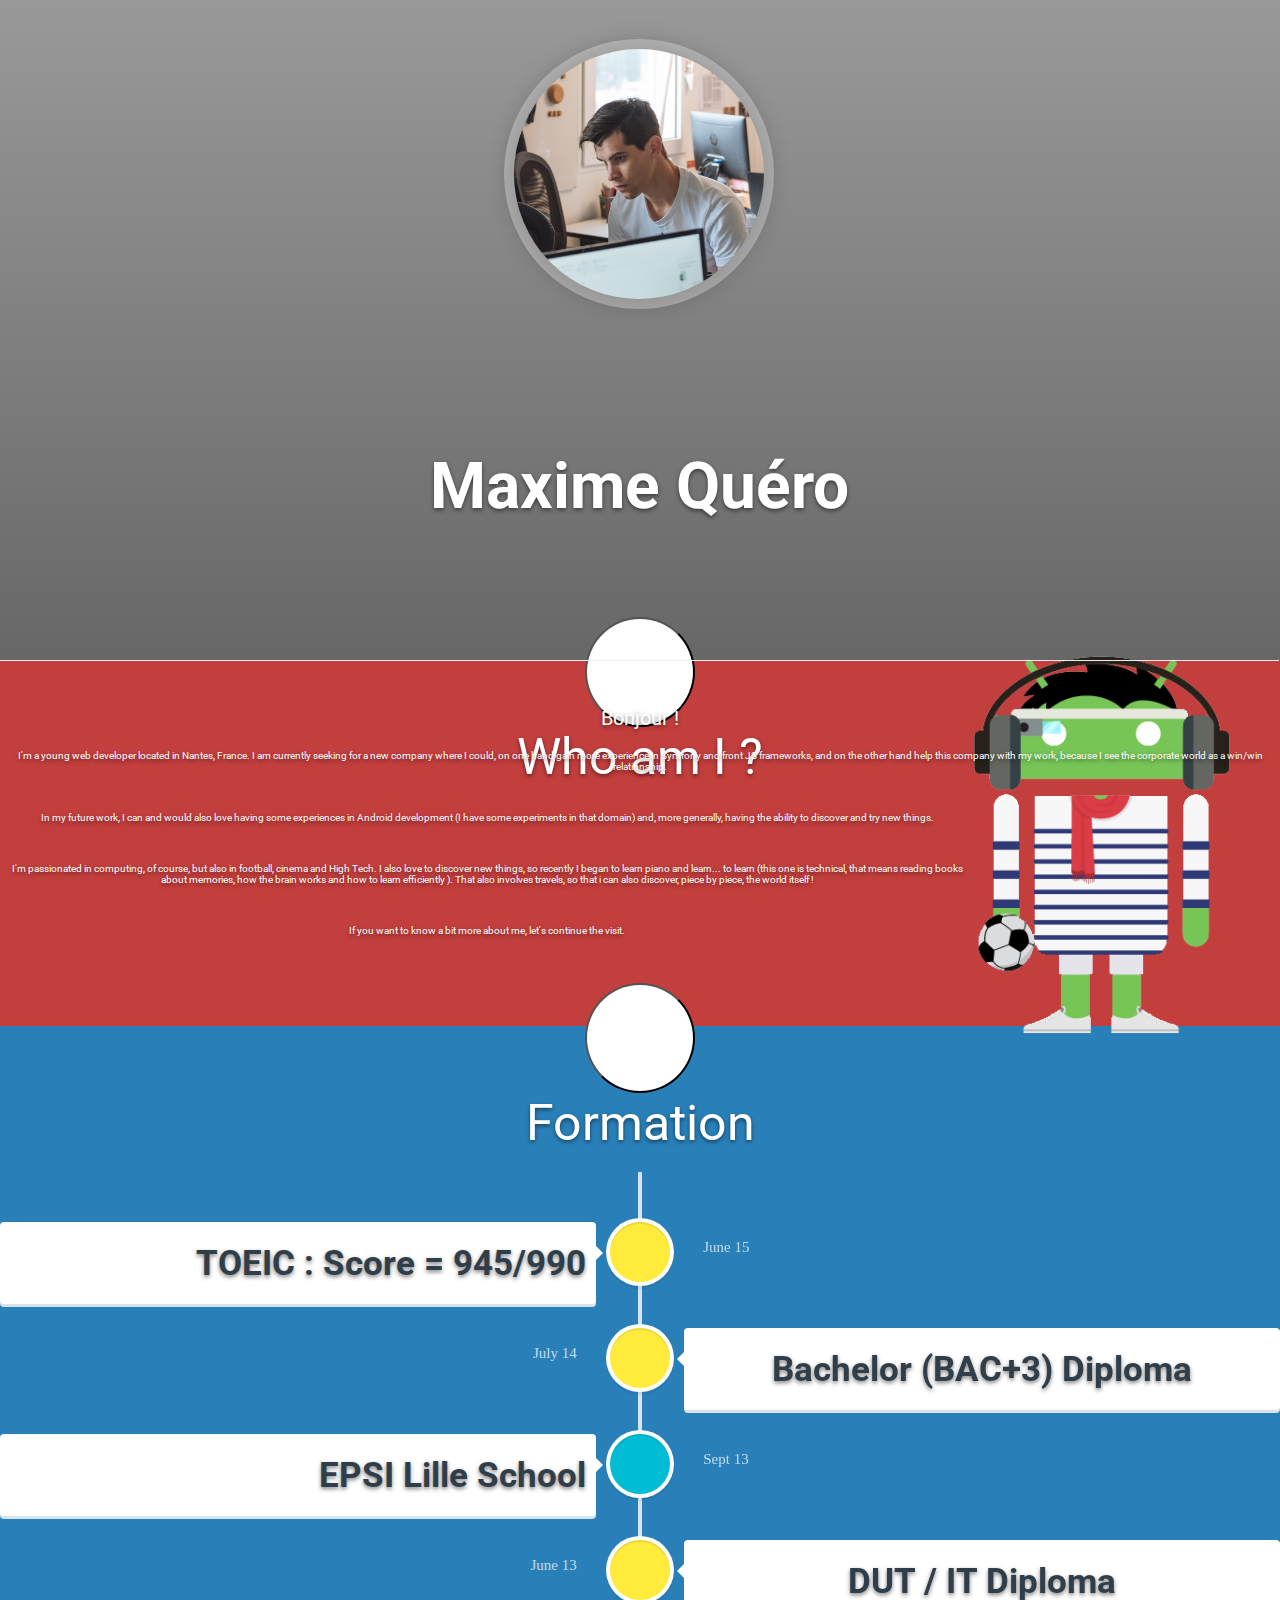
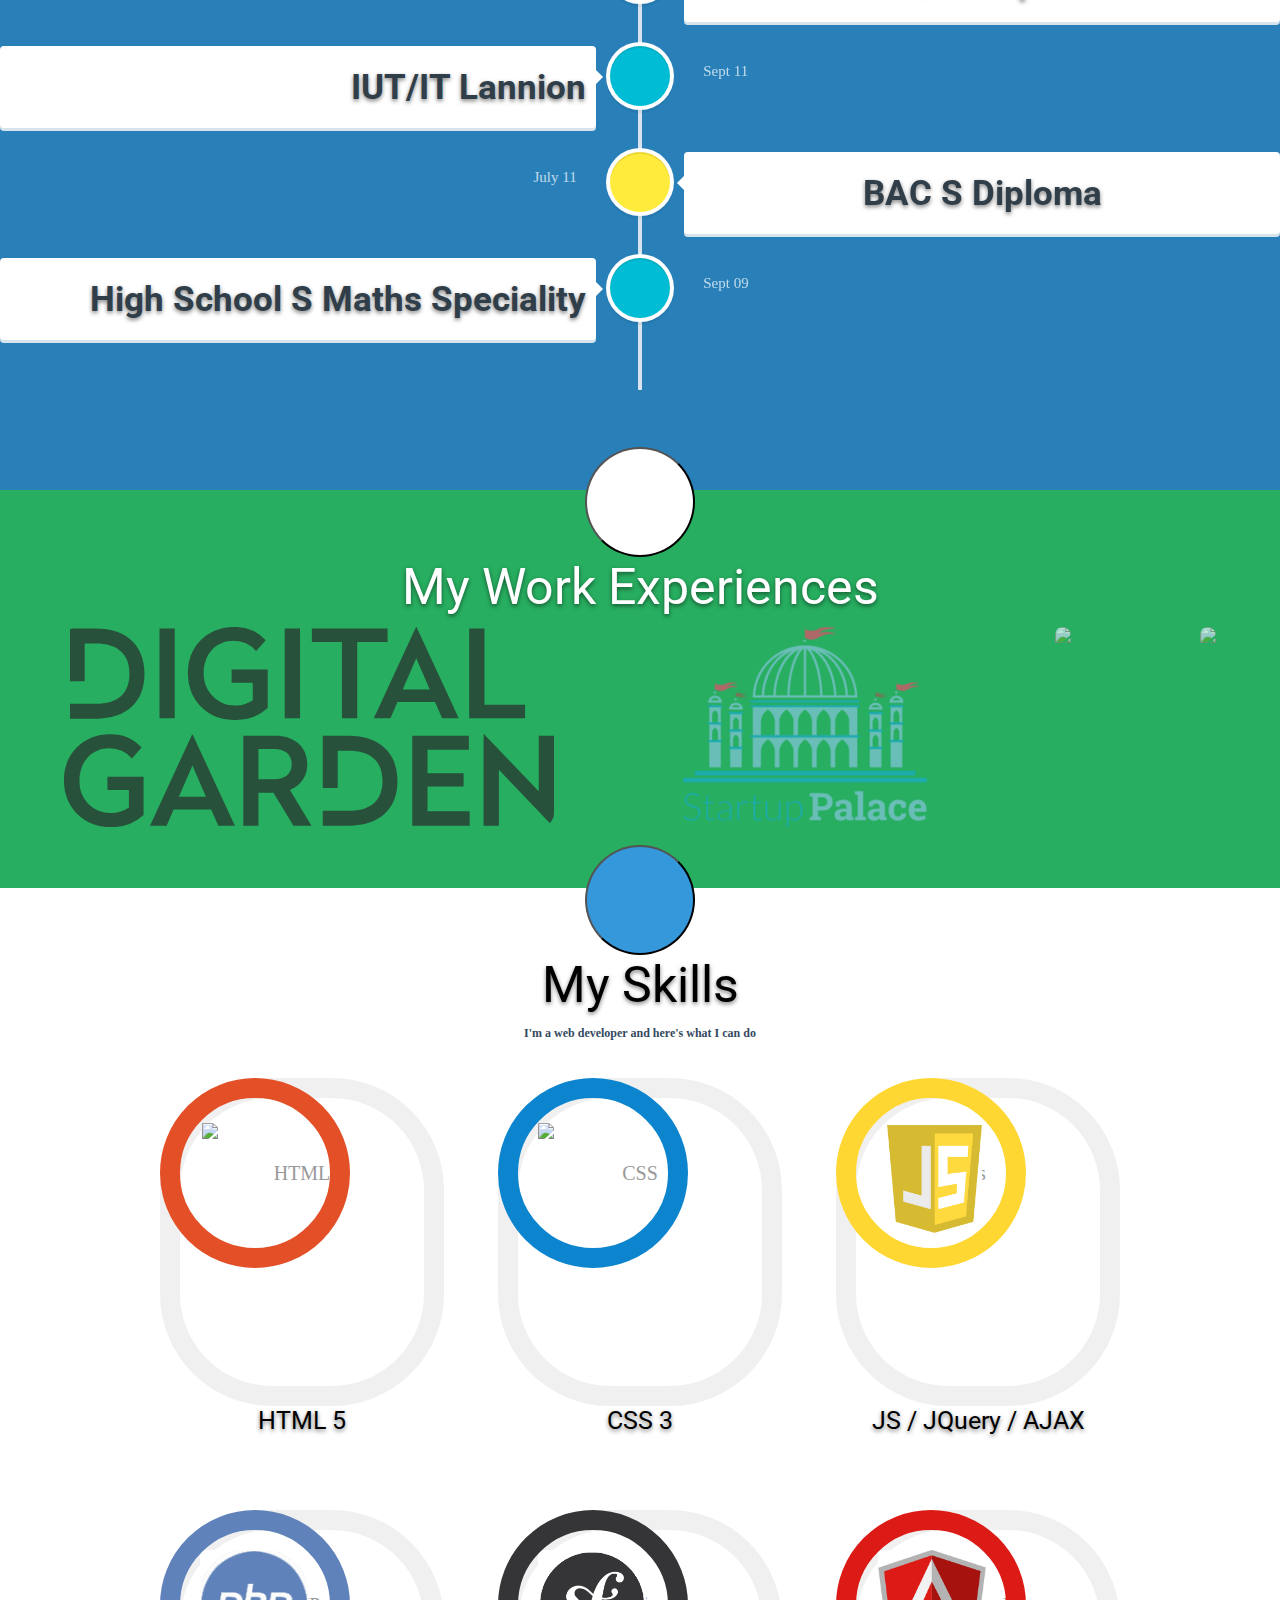
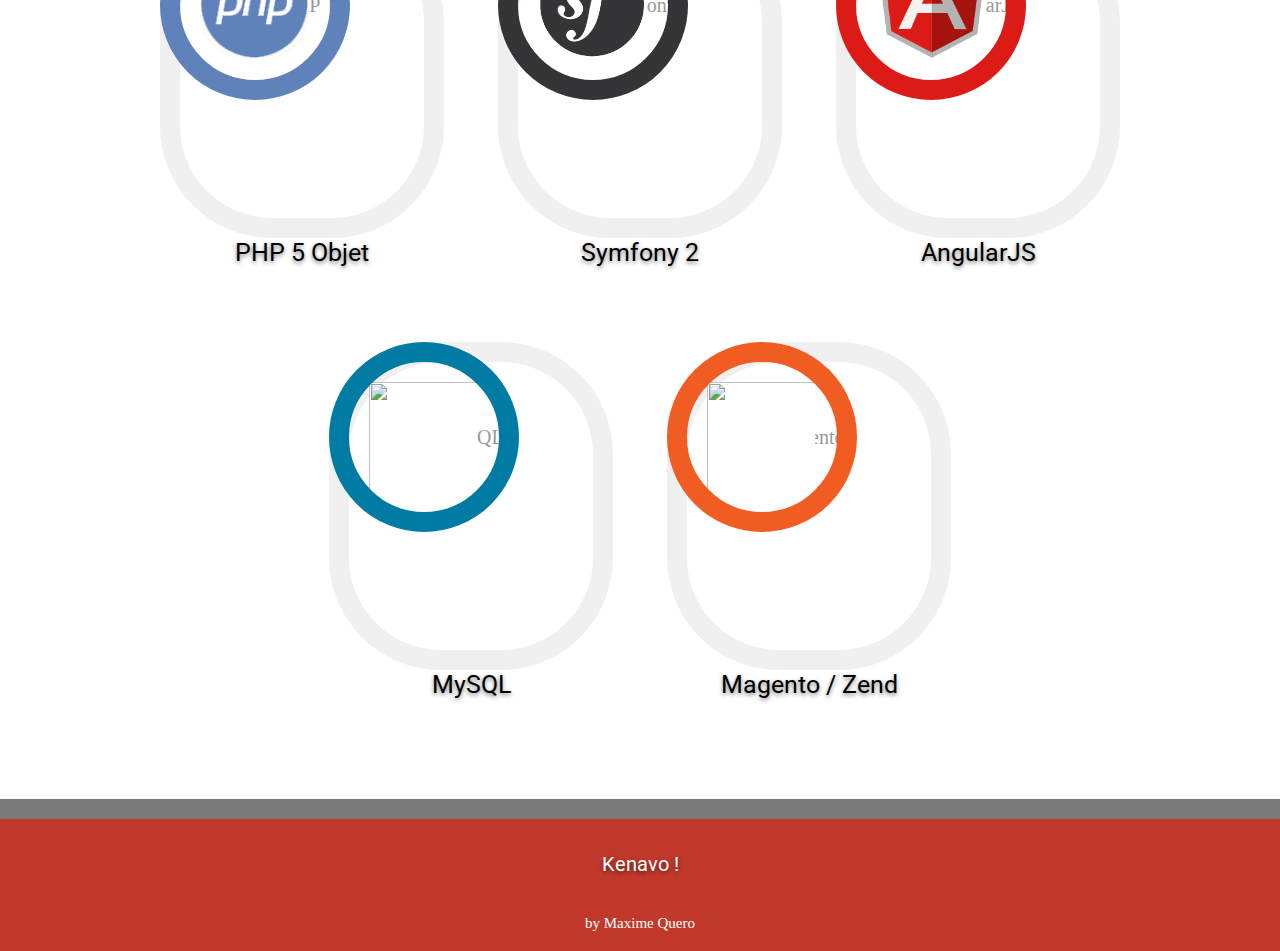
==== index.html @ ad6d9b99 "WIP : Updating CV" ====
<!DOCTYPE html>
<html>
    <head>
        <meta http-equiv="Content-Type" content="text/html; charset=UTF-8" />
        <title>CV Maxime QUERO</title>
        <link href="public/css/bootstrap.min.css" rel="stylesheet">

        <!-- Loading Bootstrap -->
        <link href="public/dist/css/vendor/bootstrap.min.css" rel="stylesheet">

        <!-- Loading Flat UI -->
        <link href="public/dist/css/flat-ui.css" rel="stylesheet">
        <link href="public/css/style.css" rel="stylesheet">

        <link rel="shortcut icon" href="../public/img/favicon.ico">
        <link href='https://fonts.googleapis.com/css?family=Roboto:100' rel='stylesheet' type='text/css'>

        <!-- Font Awesome -->
        <link rel="stylesheet" href="public/css/font-awesome.min.css">

        <link rel="shortcut icon" href="../favicon.ico">
        <link rel="stylesheet" type="text/css" href="../public/css/reset.css" />
        <link rel="stylesheet" type="text/css" href="public/css/skills.css"/>
        <link rel="stylesheet" type="text/css" href="public/css/timeline.css" />
        <link rel="stylesheet" type="text/css" href="public/css/work_experiences.css" />
        <link rel="stylesheet" type="text/css" href="public/css/homepage.css" />

        <script src="public/js/timeline/modernizr.js"></script>
        <script src="../public/js/work_experiences/snap.svg-min.js"></script>

    </head>

    <body>
        <div id="wrap">

            <header class="page-header">

                <!-- <nav class="navbar navbar-inverse navbar-embossed col-md-12">
                     <ul class="nav navbar-nav">

                         <li class="active"> <a href="#">Accueil</a> </li>
                         <li> <a href="#">Un petit peu sur moi</a> </li>
                         <li> <a href="#">Mes diplômes</a> </li>
                         <li> <a href="#">Pourquoi moi?</a> </li>
                         <li> <a href="#">Mes Compétences</a> </li>
                     </ul>
                 </nav> -->
                <img src="public/img/header/photo.png" alt="photo" class="photo" />
                <h1>Maxime Quéro</h1>

            </header>
                <div class="mainbloc container-fluid">
                    <div class="presentation bloc col-xs-12 col-md-12">


                        <div class="title col-md-12 col-xs-12">
                                <button class="icone btn btn-primary btn-lg col-md-12">
                                    <span class="glyphicon glyphicon-user"></span>
                                </button>
                                <p class=" title col-md-12 col-xs-12"> Who am I ? </p>
                        </div>
                        <img class="android col-md-12 col-xs-12" src="public/img/androidify.png">

                        <div class="content col-xs-12 col-md-12">
                            <p class="intro-title col-md-5"> Bonjour !</p>
                            <p class="intro col-md-12">I'm a young web developer located in Nantes, France.
                                I am currently seeking for a new company where I could, on one hand gain more experience in Symfony and front JS frameworks, and on the other hand help this company with my work, because I see the corporate world as a win/win relationship.
                            </p>
                          <p class="intro col-md-12">
                                In my future work, I can and would also love having some experiences in Android development (I have some experiments in that domain) and, more generally, having the ability to discover and try new things.
                          </p>
                          <p class="intro col-md-12">

                          I'm passionated in computing, of course, but also in football, cinema and High Tech.
                                I also love to discover new things, so recently I began to learn piano and learn... to learn (this one is technical, that means reading books about memories, how the brain works and how to learn efficiently ).
                               That also involves travels, so that i can also discover, piece by piece, the world itself !
                          </p>
                          <p class="intro col-md-12">
                            If you want to know a bit more about me, let's continue the visit.
                          </p>
                        </div>

                    </div>

                    <div class="cursus bloc col-xs-12 col-md-12">
                        <div class="title col-md-12 col-xs-12">
                            <button class="icone btn btn-lg col-md-12">
                                <span class="glyphicon glyphicon-bookmark"></span>
                            </button>
                            <p class="title col-md-12 col-xs-12"> Formation </p>
                        </div>
                        <div id="cd-timeline" class="cd-container cursus  bloc col-md-12">
                            <div class="cd-timeline-block">
                                <div class="cd-timeline-img cd-education">
                                    <span class="glyphicon glyphicon-education btn-lg col-md-12"></span>
                                </div> <!-- cd-timeline-img -->

                                <div class="cd-timeline-content impair-one">
                                    <h2  class="impair-checkpoint">TOEIC : Score = 945/990 </h2>
                                    <span class="cd-date">June 15</span>
                                </div> <!-- cd-timeline-content -->
                            </div> <!-- cd-timeline-block -->

                            <div class="cd-timeline-block">
                                <div class="cd-timeline-img cd-education">
                                    <span class="glyphicon glyphicon-education btn-lg col-md-12"></span>
                                </div> <!-- cd-timeline-img -->

                                <div class="cd-timeline-content pair-one">
                                    <h2> Bachelor (BAC+3) Diploma</h2>
                                    <span class="cd-date">July 14</span>
                                </div> <!-- cd-timeline-content -->
                            </div> <!-- cd-timeline-block -->

                            <div class="cd-timeline-block">
                                <div class="cd-timeline-img cd-book">
                                    <span class="glyphicon glyphicon-book btn-lg col-md-12"></span>
                                </div> <!-- cd-timeline-img -->

                                <div class="cd-timeline-content impair-one">
                                    <h2  class="impair-checkpoint">EPSI Lille School</h2>
                                    <span class="cd-date">Sept 13</span>
                                </div> <!-- cd-timeline-content -->
                            </div> <!-- cd-timeline-block -->

                            <div class="cd-timeline-block">
                                <div class="cd-timeline-img cd-education">
                                    <span class="glyphicon glyphicon-education btn-lg col-md-12"></span>
                                </div> <!-- cd-timeline-img -->

                                <div class="cd-timeline-content pair-one">
                                    <h2>DUT / IT Diploma</h2>
                                    <span class="cd-date">June 13</span>
                                </div> <!-- cd-timeline-content -->
                            </div> <!-- cd-timeline-block -->

                            <div class="cd-timeline-block">
                                <div class="cd-timeline-img cd-book">
                                    <span class="glyphicon glyphicon-book btn-lg col-md-12"></span>
                                </div> <!-- cd-timeline-img -->

                                <div class="cd-timeline-content impair-one">
                                    <h2  class="impair-checkpoint">IUT/IT Lannion</h2>
                                    <span class="cd-date">Sept 11</span>
                                </div> <!-- cd-timeline-content -->
                            </div> <!-- cd-timeline-block -->

                            <div class="cd-timeline-block">
                                <div class="cd-timeline-img cd-education">
                                    <span class="glyphicon glyphicon-education btn-lg col-md-12"></span>
                                </div> <!-- cd-timeline-img -->

                                <div class="cd-timeline-content pair-one">
                                    <h2>BAC S Diploma</h2>
                                    <span class="cd-date">July 11</span>
                                </div> <!-- cd-timeline-content -->
                            </div> <!-- cd-timeline-block -->

                            <div class="cd-timeline-block">
                                <div class="cd-timeline-img cd-book">
                                    <span class="glyphicon glyphicon-book btn-lg col-md-12"></span>
                                </div> <!-- cd-timeline-img -->

                                <div class="cd-timeline-content impair-one">
                                    <h2 class="impair-checkpoint">High School S Maths Speciality</h2>
                                    <span class="cd-date">Sept 09</span>
                                </div> <!-- cd-timeline-content -->
                            </div> <!-- cd-timeline-block -->
                        </div> <!-- cd-timeline -->
                    </div>

                    <div class="work-experiences bloc col-xs-12 col-md-12">

                        <div class="title col-md-12 col-xs-12">
                            <button class="icone btn btn-primary btn-lg col-md-12">
                                <span class="glyphicon glyphicon-briefcase"></span>
                            </button>
                            <p class="title col-md-12 col-xs-12"> My Work Experiences </p>


                            <div class="grid row">
                              <div class="grid-wrapper col-12 col-lg-10">
                                <figure class="effect-layla impair col-12 col-md-5">
                                    <img class="work-experience-img" src="public/img/work_experiences/digitalgarden.svg" />
                                    <figcaption>
                                        <h2>Digital Garden</h2>
                                        <p>Dev Full Stack Symfony 3/4 + Wordpress + Drupal 8 : from project's bootstrap to putting online.</p>
                                        <p>Maintenance.</p>
                                    </figcaption>
                                </figure>
                                <figure class="effect-layla col-12 col-md-5">
                                    <img class="work-experience-img"  src="public/img/work_experiences/startuppalace.png" />
                                    <figcaption>
                                        <h2>Startup Palace</h2>
                                        <p>Dev. Back-end for Benevolt + Maintenance for Humaid.</p>
                                    </figcaption>
                                </figure>
                              <figure class="effect-layla impair col-12 col-md-5">
                                <img class="work-experience-img"  src="public/img/work_experiences/cgi.png" />
                                <figcaption>
                                  <h2>CGI</h2>
                                  <p>Developer / Analyst Magento & Symfony 2.</p>
                                </figcaption>
                              </figure>

                              <figure class="effect-layla col-12 col-md-5">
                                <img class="work-experience-img"  src="public/img/work_experiences/dps&co.png" />
                                <figcaption>
                                  <h2>DPS&Co</h2>
                                  <p>First experience as a project manager / Creation of the project documentation.</p>
                                </figcaption>
                              </figure>
                            </div>
                            </div>
                            <!-- Ajouter la page d'acceuil Hangout like -->
                        </div>

                    </div>
                    <div class="skills bloc col-xs-12 col-md-12">
                        <div class="title col-md-12 col-xs-12">
                            <button class="icone btn btn-danger btn-lg col-md-12">
                                <span class="glyphicon glyphicon-wrench"></span>
                            </button>
                            <p class="title col-md-12 col-xs-12"> My Skills </p>
                        </div>
                        <div class="content col-xs-12 col-md-12">

                            <section class="container .con">

                                <h3>I'm a web developer and here's what I can do</h3>

                                <!-- HTML Chart -->
                                <figure class="chart impair" data-percent="100">
                                    <figcaption>HTML</figcaption>
                                    <img class="html" src="public/img/charts/html.png">
                                    <svg width="200" height="200">
                                        <circle class="outer" cx="95" cy="95" r="85" transform="rotate(-90, 95, 95)"/>
                                    </svg>
                                    <p>HTML 5</p>
                                </figure>

                                <!-- CSS Chart -->
                                <figure class="chart" data-percent="100">
                                    <figcaption>CSS</figcaption>
                                    <img class="css" src="public/img/charts/css.png">
                                    <svg width="200" height="200">
                                        <circle class="outer" cx="95" cy="95" r="85" transform="rotate(-90, 95, 95)"/>
                                    </svg>
                                    <p>CSS 3</p>
                                </figure>

                                <!-- Javascript Chart -->
                                <figure class="chart impair" data-percent="00">
                                    <figcaption>Js</figcaption>
                                    <img class="js" src="public/img/charts/js.png">
                                    <svg width="200" height="200">
                                        <circle class="outer" cx="95" cy="95" r="85" transform="rotate(-90, 95, 95)"/>
                                    </svg>
                                    <p>JS / JQuery / AJAX</p>
                                </figure>

                                <!-- PHP Chart -->
                                <figure class="chart" data-percent="100">
                                    <figcaption>PHP</figcaption>
                                    <img class="php" src="public/img/charts/php.png">
                                    <svg width="200" height="200">
                                        <circle class="outer" cx="95" cy="95" r="85" transform="rotate(-90, 95, 95)"/>
                                    </svg>
                                    <p>PHP 5 Objet</p>
                                </figure>


                                <!-- Symfony Chart -->
                                <figure class="chart impair" data-percent="100">
                                    <figcaption>Symfony</figcaption>
                                    <img class="symfony" src="public/img/charts/symfony.png">
                                    <svg width="200" height="200">
                                        <circle class="outer" cx="95" cy="95" r="85" transform="rotate(-90, 95, 95)"/>
                                    </svg>
                                    <p>Symfony 2</p>
                                </figure>

                                <!-- Angularjs Chart -->
                                <figure class="chart" data-percent="100">
                                    <figcaption>AngularJS</figcaption>
                                    <img class="angular" src="public/img/charts/angular.png">
                                    <svg width="200" height="200">
                                        <circle class="outer" cx="95" cy="95" r="85" transform="rotate(-90, 95, 95)"/>
                                    </svg>
                                    <p>AngularJS</p>
                                </figure>

                                <!-- MySQL Chart -->
                                <figure class="chart impair" data-percent="100">
                                    <figcaption>MySQL</figcaption>
                                    <img class="mysql" src="public/img/charts/mysql.png">
                                    <svg width="200" height="200">
                                        <circle class="outer" cx="95" cy="95" r="85" transform="rotate(-90, 95, 95)"/>
                                    </svg>
                                    <p>MySQL</p>
                                </figure>


                                <!-- Magento Chart -->
                                <figure class="chart" data-percent="75">
                                    <figcaption>Magento</figcaption>
                                    <img class="magento" src="public/img/charts/magento.png">
                                    <svg width="200" height="200">
                                        <circle class="outer" cx="95" cy="95" r="85" transform="rotate(-90, 95, 95)"/>
                                    </svg>
                                    <p>Magento / Zend</p>
                                </figure>

                            </section>

                        </div>
                    </div>
                </div>
            </div>
        </div>

        <footer id="footer">
            <p id="kenavo">Kenavo !</p>
            <span>by Maxime Quero</span>
        </footer>
        <script src="http://ajax.googleapis.com/ajax/libs/jquery/1.9.0/jquery.min.js"></script>
        <script src="public/js/timeline/main.js"></script>

    </body>
</html>



<!--"If you are looking for ransom, I can tell you I don't have money. But what I do have are a very particular set of skills,
skills I have acquired over a very long career. Skills that make me a nightmare for people like you. "
Bryan Mills/Liam Neeson in Taken (2008)*/

/*Have you tried to put in off and on again ?*/

“Great men are not born great, they grow great.” – Mario Puzo, from The Godfather

“Dark times lie ahead of us, and there will be a time when we must choose between what is easy and what is right.” Dumbledore
-->
---- public/css/style.css ----
/* ----------------------------------- GENERAL ----------------------------- */
@font-face {
    font-family: "Ma Super Fonte";
    src: url('../fonts/FORTE.TTF');
    font-family: "Century_G";
    src : url(../fonts/century/GOTHIC.TTF)
}

html, body {
    height: 100%;
    margin: 0;
    padding: 0;
}
/* Wrapper for page content to push down footer */
#wrap {
    min-height: 100%;
    height: auto;
    /* Negative indent footer by its height */
    margin: 0 auto -60px;
    /* Pad bottom by footer height */
    padding: 0 0 60px;
}

/* ----------------------------------- HEADER ----------------------------- */
header{
    margin-bottom : -2px;
    content: "";
    width :100%;
    height: auto;
    background-image : url('../img/header/mountains-banner.jpg');
    background-repeat: no-repeat;
    background-size: 100% 200%;
    background-position: 0px -250px;
    position : relative;
    z-index : 0;

}

.page-header {
    padding-bottom: 93px;
    margin: -1px;
    border-bottom: 1px solid #eee;
    display : inline-block;
}

.photo
{
    width : 15%;
    margin: 0 42.5%;
    margin-top : 50px;
    position: relative;
    -webkit-box-shadow:
    0 0 0 10px   rgba(255,255,255,0),
    0 0 25px 2px rgba(0,0,0,0),
    inset 0 0 0 15px   rgba(255,255,155,0);
    -moz-box-shadow:
    0 0 0 10px   rgba(255,255,255,0),
    0 0 25px 2px rgba(0,0,0,0),
    inset 0 0 0 15px   rgba(255,255,155,0);
    box-shadow:
    0 0 0 10px   rgba(255,255,255,0.3),
    0 0 25px 2px rgba(0,0,0,0.3),
    inset 0 0 0 15px   rgba(255,255,155,0.3);
    -webkit-border-radius: 999px;
    -moz-border-radius: 999px;
    border-radius: 999px;
    /* border-radius: 50% has issues on some mobile browsers */

}


.android{
    float :right;
    width : 10%;
    height : 10%;
    margin-right : 50px;
    margin-top : -130px;
}


.presentation .content{
    margin-top : -80px;
}

h1, p {
    color: white;
    font-family: 'Roboto', sans-serif;
    text-shadow: 0px 2px 4px rgba(0, 0, 0, 0.5);
}

h2 {
    font-family: 'Roboto', sans-serif;
}

h1{
    text-align : center;
    color : white;
    font-size: 51px;
    padding : 0;
    font-family : 'Century_G', sans-serif;
}

.navbar{
    margin : 0;
    margin-top: -2px;
    z-index: 9999;
    background-color : #c0392b;
    border-radius : 0;

}


/* ----------------------------------- INDEX ----------------------------- */

.btn-lg {
    width: 50px;
    height: 50px;
    border-radius: 25px;
}

.title{
    text-align : center;
    float : none;
    margin : 0 auto;
}

.icone{
    text-align: center;
    float: none;
    margin: 0 auto;
    width : 110px;
    height : 110px;
    font-size: 50px;
    line-height: 1;
    border-radius : 70px;
    margin-top: -137px;
}

p.title{
    font-size : 50px;
}
p.intro-title{
    font-size : 40px;
}
p.intro{
    font-size : 20px;
    margin-bottom : 40px;
}
.mainbloc{
    margin :0;
    padding : 0;
}

.bloc{
    padding : 0px;
    padding-top : 50px;
    padding-bottom : 50px;
    color: #fff;

}

.presentation{
    background-color : #c33f3e;

}
.presentation .icone{
    background-color : white;
}

.glyphicon-user{
    color : #2b2d32;
}

.cursus{
    color : #34495e;
    background-color : #2980b9;
    padding-top : 50px;
}

.cursus .title {
    padding-bottom : 10px;
    color : #fff;

}

.cursus .icone{
    background-color : white;
    color : #74d336;
}

/* ----------------------------------- FOOTER ----------------------------- */

#footer{
    background-color: #c0392b;
    font-size : 25px;
    text-align : center;
    line-height: 2.50;
    color : white;
    margin: 0;
    padding : 0;
}

#footer span{
    font-size : 15px;
}
#kenavo{
    padding-top : 20px;
    font-size: 40px;
    margin-bottom : 0px;
}

/* Import the Google Font 'Lato' */
@import url(http://fonts.googleapis.com/css?family=Lato:300,400,700);

/* Container styles */
body {
    background-color: #fff;
    color: #333;
    font-family: 'Lato';
}

.container {
    text-align: center;
}

@media screen and (max-width: 1280px) {

    h2{
        font-size : 20px;
    }

    h3{
        font-size : 12px;

    }
    p.title{
        font-size : 50px;
    }

    p.intro-title{
        font-size : 20px;

    }

    p.intro{
        font-size : 10px;
        margin-bottom : 40px;
    }


    /* Header Photo*/
    .photo{
        display: block;
        margin : 0 auto;
        width : 250px;
        margin-top : 50px;
        position: relative;
        -webkit-box-shadow:
        0 0 0 10px   rgba(255,255,255,0),
        0 0 25px 2px rgba(0,0,0,0),
        inset 0 0 0 15px   rgba(255,255,155,0);
        -moz-box-shadow:
        0 0 0 10px   rgba(255,255,255,0),
        0 0 25px 2px rgba(0,0,0,0),
        inset 0 0 0 15px   rgba(255,255,155,0);
        box-shadow:
        0 0 0 10px   rgba(255,255,255,0.3),
        0 0 25px 2px rgba(0,0,0,0.3),
        inset 0 0 0 15px   rgba(255,255,155,0.3);
        -webkit-border-radius: 999px;
        -moz-border-radius: 999px;
        border-radius: 999px;
        /* border-radius: 50% has issues on some mobile browsers */
        margin-bottom : 30px;
    }

    .android{
        float :right;
        width : 20%;
        height : 20%;
        margin-right : 50px;
        margin-top : -130px;
    }


    .presentation .content{
        margin-top : -100px;
    }

    .impair {
        position: relative;
        display: inline-block;
        color: #999;
        font-size: 20px;
        text-align: center;
    }

    #kenavo{
        padding-top : 20px;
        font-size: 20px;
    }

    .footer span{
        font-size : 20px;
    }

    .footer{
        position: relative;
        margin-top: -150px; /* negative value of footer height */
        height: 150px;
        clear:both;
        padding-top:20px;
    }


}
---- public/css/skills.css ----
/* ------------------------------------------ SKILLS -------------------------- */

.skills{
    color : #34495e;
    background-color : #fff;
}
.skills p{
    color : black;
}
.skills .icone{
    background-color : #3498db;
}

.chart {
    position: relative;
    display: inline-block;
    color: #999;
    font-size: 20px;
    text-align: center;
    margin : 25px;
}



.chart figcaption {
    padding: 50px 25px;
    width: 194px;
    height: 188px;
    border: 20px solid #f0f0f0;
    border-radius: 112px;
    line-height: 50px;
}

.chart img {
    position: absolute;
    max-width: 100px;
    max-height: 100px;
    background: white;
}

.chart p{
    font-size : 25px;
    margin-top : 10px;
}
.chart .magento, .chart .php, .chart .symfony, .chart .mysql, .chart .html, .chart .css, .chart .js, .chart .angular{
    position: absolute;
    max-width: 108px;
    max-height: 108px;
    top: 40px;
    left: 40px;
    background: white;
}

.chart .css{
    top: 45px;
}

.chart .html{
    top : 45px;
    left: 42px;
}

.chart .js{
    top: 47px;
    left : 51px;
}

.chart .angular{
    left : 42px;

}
/* END Container styles */

/* Colors for the circles and positions for the graphics */
.html {
    top: 55px;
    left: 45px;
}

.html + svg .outer {
    stroke: #e34f26;
}

.css {
    top: 55px;
    left: 48px;
}

.css + svg .outer {
    stroke: #0d84ce;
}

.js {
    max-height: 90px;
    top: 45px;
    left: 45px;
}

.js + svg .outer {
    stroke: #ffd733;
}

.angular {
    width: 200px;
    height: 200px;
    top: 45px;
    left: 45px;
}

.angular + svg .outer {
    stroke: #dd1b16;
}

.php {
    width: 250px;
    height: 250px;
    top: 45px;
    left: 45px;
}

.php + svg .outer {
    stroke: #6082ba;
}

.magento {
    width: 200px;
    height: 200px;
    top: 45px;
    left: 45px;
}

.magento + svg .outer {
    stroke: #f15c22;
}

.symfony {
    width: 200px;
    height: 200px;
    top: 45px;
    left: 45px;
}

.symfony + svg .outer {
    stroke: #353436;
}
.mysql {
    width: 200px;
    height: 200px;
    top: 45px;
    left: 45px;
}

.mysql + svg .outer {
    stroke: #007ba4;
}



/* Chart */

.chart svg {
    position: absolute;
    top: 0;
    left: 0;
}

.outer {
    fill: transparent;
    stroke: #333;
    stroke-width: 20;
    stroke-dasharray: 534;
    transition: stroke-dashoffset 1s;
    -webkit-animation-play-state: running;

    /* firefox bug fix - won't rotate at 90deg angles */
    -moz-transform: rotate(-89deg) translateX(-190px);
}

.chart:hover .outer {
    stroke-dashoffset: 534 !important;
    -webkit-animation-play-state: paused;
}
/* END Circle colors and graphic positions */


/* Set the initial values for the animation */
.chart[data-percent='100'] .outer {
    stroke-dashoffset: 0;
    -webkit-animation: show100 2s;
    animation: show100 2s;
}



/* END set initial animation values */


/* END Keyframes for the initial animation */
---- public/css/timeline.css ----
/* --------------------------------

Modules - reusable parts of our design

-------------------------------- */

.cd-container {
  /* this class is used to give a max-width to the element it is applied to, and center it horizontally when it reaches that max-width */
  width: 100%;
  margin: 0 auto;
}
.cd-container::after {
    /* clearfix */
    content: '';
    display: table;
}

#cd-timeline {
  position: relative;
  margin-bottom : 50px;
}

.cd-timeline-content span{
  color :white;
}

#cd-timeline::before {
  /* this is the vertical line */
  content: '';
  position: absolute;
  top: 0;
  left: 18px;
  height: 100%;
  width: 4px;
  background: #d7e4ed;
}
@media only screen and (min-width: 1170px) {

  #cd-timeline::before {
    left: 50%;
    margin-left: -2px;
  }
}

.cd-timeline-block {
  position: relative;
  margin: 1.5em 0;
}
.cd-timeline-block:after {
  content: "";
  display: table;
  clear: both;
}
.cd-timeline-block:first-child {
  margin-top: 0;
}
.cd-timeline-block:last-child {
  margin-bottom: 0;
}
@media only screen and (min-width: 1170px) {

  .cd-timeline-block:first-child {
    margin-top: 0;
  }
  .cd-timeline-block:last-child {
    margin-bottom: 0;
  }
}

.cd-timeline-img {
  position: absolute;
  top: 0;
  left: 0;
  width: 40px;
  height: 40px;
  border-radius: 50%;
  box-shadow: 0 0 0 4px white, inset 0 2px 0 rgba(0, 0, 0, 0.08), 0 3px 0 4px rgba(0, 0, 0, 0.05);
}
.cd-timeline-img .glyphicon {
  display: block;
  width: 120px;
  font-size : 30px;
  height: 24px;
  position: relative;
  left: -5%;
  top: -5%;
}

@media screen and (max-width: 1280px) {

  .cd-timeline-img .glyphicon {
    display: block;
    width: 120px;
    font-size : 24px;
    height: 24px;
    position: relative;
    left: -5%;
    top: -5%;
    margin : -6px -9px;

  }
}
  .cd-timeline-img.cd-book {
  background: #00bcd4;
}
.cd-timeline-img.cd-education {
  background: #ffeb3b;
}

@media only screen and (min-width: 1170px) {
  .cd-timeline-img {
    width: 60px;
    height: 60px;
    left: 50%;
    margin-left: -30px;
    /* Force Hardware Acceleration in WebKit */
    -webkit-transform: translateZ(0);
    -webkit-backface-visibility: hidden;
  }
  .cssanimations .cd-timeline-img.is-hidden {
    visibility: hidden;
  }
  .cssanimations .cd-timeline-img.bounce-in {
    visibility: visible;
    -webkit-animation: cd-bounce-1 0.6s;
    -moz-animation: cd-bounce-1 0.6s;
    animation: cd-bounce-1 0.6s;

  }
}

@-webkit-keyframes cd-bounce-1 {
  0% {
    opacity: 0;
    -webkit-transform: scale(0.5);
  }

  60% {
    opacity: 1;
    -webkit-transform: scale(1.2);
  }

  100% {
    -webkit-transform: scale(1);
  }
}
@-moz-keyframes cd-bounce-1 {
  0% {
    opacity: 0;
    -moz-transform: scale(0.5);
  }

  60% {
    opacity: 1;
    -moz-transform: scale(1.2);
  }

  100% {
    -moz-transform: scale(1);
  }
}
@keyframes cd-bounce-1 {
  0% {
    opacity: 0;
    -webkit-transform: scale(0.5);
    -moz-transform: scale(0.5);
    -ms-transform: scale(0.5);
    -o-transform: scale(0.5);
    transform: scale(0.5);
  }

  60% {
    opacity: 1;
    -webkit-transform: scale(1.2);
    -moz-transform: scale(1.2);
    -ms-transform: scale(1.2);
    -o-transform: scale(1.2);
    transform: scale(1.2);
  }

  100% {
    -webkit-transform: scale(1);
    -moz-transform: scale(1);
    -ms-transform: scale(1);
    -o-transform: scale(1);
    transform: scale(1);
  }
}
.cd-timeline-content {
  position: relative;
  margin-left: 60px;
  background: white;
  border-radius: 0.25em;
  padding: 20px 10px;
  box-shadow: 0 3px 0 #d7e4ed;

}
.cd-timeline-content:after {
  content: "";
  display: table;
  clear: both;
}
.cd-timeline-content h2 {
  color: #303e49;
    margin : 0px;
}
.cd-timeline-content p, .cd-timeline-content .cd-read-more, .cd-timeline-content .cd-date {
  font-size: 13px;
  font-size: 0.8125rem;
}
.cd-timeline-content .cd-read-more, .cd-timeline-content .cd-date {
  display: inline-block;
}
.cd-timeline-content p {
  margin: 1em 0;
  line-height: 1.6;
}
.cd-timeline-content .cd-read-more {
  float: right;
  padding: .8em 1em;
  background: #acb7c0;
  color: white;
  border-radius: 0.25em;
}
.no-touch .cd-timeline-content .cd-read-more:hover {
  background-color: #bac4cb;
}
.cd-timeline-content .cd-date {
  float: left;
  padding: .8em 0;
  opacity: .7;
}
.cd-timeline-content::before {
  content: '';
  position: absolute;
  top: 16px;
  right: 100%;
  height: 0;
  width: 0;
  border: 7px solid transparent;
  border-right: 7px solid white;
}

.impair-checkpoint{
  float : right;
}

@media only screen and (min-width: 768px) {
  .cd-timeline-content h2 {
    font-size: 20px;
    font-size: 2.2rem;
  }
  .cd-timeline-content p {
    font-size: 16px;
    font-size: 1.4rem;
  }
  .cd-timeline-content .cd-read-more, .cd-timeline-content .cd-date {
    font-size: 14px;
    font-size: 0.875rem;
  }
}
@media only screen and (min-width: 1170px) {
  .cd-timeline-content {
    margin-left: 0;
    width: 45%;
  }
  .cd-timeline-content::before {
    top: 24px;
    left: 100%;
    border-color: transparent;
    border-left-color: white;
  }
  .cd-timeline-content .cd-read-more {
    float: left;
  }
  .cd-timeline-content .cd-date {
    position: absolute;
    width: 100%;
    left: 118%;
    top: 5px;
    font-size: 16px;
    font-size: 15px;
  }
  .cd-timeline-block:nth-child(even) .cd-timeline-content {
    float: right;
  }
  .cd-timeline-block:nth-child(even) .cd-timeline-content::before {
    top: 24px;
    left: auto;
    right: 100%;
    border-color: transparent;
    border-right-color: white;
  }

  .cd-timeline-block:nth-child(even) .cd-timeline-content .cd-read-more {
    float: right;
  }
  .cd-timeline-block:nth-child(even) .cd-timeline-content .cd-date {
    left: auto;
    right: 118%;
    text-align: right;
  }
  .cssanimations .cd-timeline-content.is-hidden {
    visibility: hidden;
  }
  .cssanimations .cd-timeline-content.bounce-in {
    visibility: visible;
    -webkit-animation: cd-bounce-2 0.6s;
    -moz-animation: cd-bounce-2 0.6s;
    animation: cd-bounce-2 0.6s;
  }
}

@media only screen and (min-width: 1170px) {
  /* inverse bounce effect on even content blocks */
  .cssanimations .cd-timeline-block:nth-child(even) .cd-timeline-content.bounce-in {
    -webkit-animation: cd-bounce-2-inverse 0.6s;
    -moz-animation: cd-bounce-2-inverse 0.6s;
    animation: cd-bounce-2-inverse 0.6s;
  }
}
@-webkit-keyframes cd-bounce-2 {
  0% {
    opacity: 0;
    -webkit-transform: translateX(-100px);
  }

  60% {
    opacity: 1;
    -webkit-transform: translateX(20px);
  }

  100% {
    -webkit-transform: translateX(0);
  }
}
@-moz-keyframes cd-bounce-2 {
  0% {
    opacity: 0;
    -moz-transform: translateX(-100px);
  }

  60% {
    opacity: 1;
    -moz-transform: translateX(20px);
  }

  100% {
    -moz-transform: translateX(0);
  }
}
@keyframes cd-bounce-2 {
  0% {
    opacity: 0;
    -webkit-transform: translateX(-100px);
    -moz-transform: translateX(-100px);
    -ms-transform: translateX(-100px);
    -o-transform: translateX(-100px);
    transform: translateX(-100px);
  }

  60% {
    opacity: 1;
    -webkit-transform: translateX(20px);
    -moz-transform: translateX(20px);
    -ms-transform: translateX(20px);
    -o-transform: translateX(20px);
    transform: translateX(20px);
  }

  100% {
    -webkit-transform: translateX(0);
    -moz-transform: translateX(0);
    -ms-transform: translateX(0);
    -o-transform: translateX(0);
    transform: translateX(0);
  }
}
@-webkit-keyframes cd-bounce-2-inverse {
  0% {
    opacity: 0;
    -webkit-transform: translateX(100px);
  }

  60% {
    opacity: 1;
    -webkit-transform: translateX(-20px);
  }

  100% {
    -webkit-transform: translateX(0);
  }
}
@-moz-keyframes cd-bounce-2-inverse {
  0% {
    opacity: 0;
    -moz-transform: translateX(100px);
  }

  60% {
    opacity: 1;
    -moz-transform: translateX(-20px);
  }

  100% {
    -moz-transform: translateX(0);
  }
}
@keyframes cd-bounce-2-inverse {
  0% {
    opacity: 0;
    -webkit-transform: translateX(100px);
    -moz-transform: translateX(100px);
    -ms-transform: translateX(100px);
    -o-transform: translateX(100px);
    transform: translateX(100px);
  }

  60% {
    opacity: 1;
    -webkit-transform: translateX(-20px);
    -moz-transform: translateX(-20px);
    -ms-transform: translateX(-20px);
    -o-transform: translateX(-20px);
    transform: translateX(-20px);
  }

  100% {
    -webkit-transform: translateX(0);
    -moz-transform: translateX(0);
    -ms-transform: translateX(0);
    -o-transform: translateX(0);
    transform: translateX(0);
  }
}
---- public/css/work_experiences.css ----
@font-face {
	font-weight: normal;
	font-style: normal;
	font-family: 'feathericons';
	src:url('../fonts/feathericons/feathericons.eot?-8is7zf');
	src:url('../fonts/feathericons/feathericons.eot?#iefix-8is7zf') format('embedded-opentype'),
		url('../fonts/feathericons/feathericons.woff?-8is7zf') format('woff'),
		url('../fonts/feathericons/feathericons.ttf?-8is7zf') format('truetype'),
		url('../fonts/feathericons/feathericons.svg?-8is7zf#feathericons') format('svg');
}

.work-experiences{
  background-color : #27ae60;
}


.work-experiences .icone{
  background-color : #fff;
}


.work-experiences .impair {
	position: relative;
	display: inline-block;
	color: #999;
	font-size: 20px;
	text-align: center;
}


.work-experiences .work-experience-img{
  margin: auto;
  width: auto;
  max-width: 100%;
  height: 100%;
}

.work-experiences .glyphicon{
	color : #34495e;
}
.grid {

	position : relative;
	display : flex;
  flex-wrap: wrap;
  justify-content: center;
	margin: 0 auto;
	padding: 1em 200px 4em;
	list-style: none;
	text-align: center;
}

.grid-wrapper{
  display: flex;
  flex-wrap: wrap;
  justify-content: space-around;
}

/* Common style */
.grid figure {
	position: relative;
	display : inline-block;
	overflow: hidden;
	height : 200px;
	background: #3085a3;
	background-color : white;
	text-align: center;
}

figcaption {
	display: inline-block;
	float : left;
}
.grid figure img {
	position: relative;
	display: block;
	opacity: 0.7;
	width : 100%;
	height : 100%;
	-webkit-transition: opacity 0.3s;
	transition: opacity 0.3s;
}

.grid figure figcaption {
	color: white;
	text-transform: uppercase;
	font-size: 1.25em;
	-webkit-backface-visibility: hidden;
	backface-visibility: hidden;

}

.grid figure figcaption::before,
.grid figure figcaption::after {
	pointer-events: none;
}

.grid figure figcaption,
.grid figure figcaption > a {
	position: absolute;
	top: 0;
	left: 0;
  width: 100%;
	height: 201px;
}

/* Anchor will cover the whole item by default */
/* For some effects it will show as a button */
.grid figure figcaption > a {
	z-index: 1000;
	text-indent: 200%;
	white-space: nowrap;
	font-size: 0;
	opacity: 0;
}

.grid figure h2 {
	word-spacing: -0.15em;
	font-weight: 100;
}

.grid figure h2 span {
	font-weight: 600;
}

.grid figure h2,
.grid figure p {
	margin: 0;
}

.grid figure p {
	letter-spacing: 1px;
	font-size: 68.5%;
}

/* Individual effects */

/*---------------*/
/***** Layla *****/
/*---------------*/

figure.effect-layla {
	background: rgba(55, 39, 163, 0);
	border: solid;
	border-radius: 15px;
	border-color : transparent;
  margin-bottom: 2rem;

}


figure.effect-layla figcaption::before,
figure.effect-layla figcaption::after {
	position: absolute;
	content: '';
	opacity: 0;
	background-image: url('../img/header/photo.png');

}

figure.effect-layla figcaption::before {
	top: 50px;
	right: 30px;
	bottom: 50px;
	left: 30px;
	border-top: 1px solid #fff;
	border-bottom: 1px solid #fff;
	-webkit-transform: scale(0,1);
	transform: scale(0,1);
	-webkit-transform-origin: 0 0;
	transform-origin: 0 0;
}

figure.effect-layla figcaption::after {
	top: 30px;
	right: 50px;
	bottom: 30px;
	left: 50px;
	border-right: 1px solid #fff;
	border-left: 1px solid #fff;
	-webkit-transform: scale(1,0);
	transform: scale(1,0);
	-webkit-transform-origin: 100% 0;
	transform-origin: 100% 0;
}

figure.effect-layla h2 {
	padding-top: 7%;
	-webkit-transition: -webkit-transform 0.35s;
	transition: transform 0.35s;
}

figure.effect-layla p {
	text-transform: none;
	opacity: 0;
	-webkit-transform: translate3d(0,-10px,0);
	transform: translate3d(0,-10px,0);
}

figure.effect-layla img,
figure.effect-layla h2 {

	-webkit-transform: translate3d(0,0,0);
	transform: translate3d(0,0,0);
}

figure.effect-layla h2{
	opacity :0;
	-webkit-transform: translate3d(0,-10px,0);
	transform: translate3d(0,-10px,0);
}

figure.effect-layla img,
figure.effect-layla figcaption::before,
figure.effect-layla figcaption::after,
figure.effect-layla p {
	-webkit-transition: opacity 0.35s, -webkit-transform 0.35s;
	transition: opacity 0.35s, transform 0.35s;
}

figure.effect-layla:hover img {
	-webkit-transform: translate3d(0,0,0);
	transform: translate3d(0,30px,0);
}

figure.effect-layla figcaption::before,
figure.effect-layla figcaption::after,figcaption{

}

figure.effect-layla:hover figcaption{
	background-image : linear-gradient(rgba(0, 0, 0, 0.4) 0%, rgba(0, 0, 0, 0.6) 75%, rgba(0, 0, 0, 0.8) 100%);
	border: solid 1px;
	border-radius : 5px;
	border-color : transparent;
}


figure.effect-layla:hover{
	box-shadow: 5px 5px 10px black;
	border: solid 0px;
	border-radius: 5px;
	border-color : transparent;

}

figure.effect-layla:hover figcaption::before,
figure.effect-layla:hover figcaption::after {
	opacity: 0;
	-webkit-transform: scale(1);
	transform: scale(1);

}
figure.effect-layla:hover figcaption::after {
	color : white;
}

figure.effect-layla:hover h2,
figure.effect-layla:hover p {
	opacity: 1;
	-webkit-transform: translate3d(0,0,0);
	transform: translate3d(0,0,0);
}


/* media queries */

@media screen and (max-width: 1280px){

	.grid {

		position : relative;
		display : block;
		margin: 0 auto;
		padding: 0;
		list-style: none;
		text-align: center;
	}

	/* Common style */
	.grid figure {
		position: relative;
		display : inline-block;
		overflow: hidden;
		margin: 10px 0;
		height : 200px;
		background: #3085a3;
		background-color : white;
		text-align: center;
	}

	.grid figure img {
		position: relative;
		display: block;
		opacity: 0.7;
		width: 100%;
		height : 80%;
		-webkit-transition: opacity 0.3s;
		transition: opacity 0.3s;
	}




	figcaption {
		display: inline-block;
		float : left;
	}

	.grid figure figcaption {
		color: white;
		text-transform: uppercase;
		font-size: 1.25em;
		-webkit-backface-visibility: hidden;
		backface-visibility: hidden;
	}

	.grid figure figcaption::before,
	.grid figure figcaption::after {
		pointer-events: none;
	}


	.grid figure figcaption,
	.grid figure figcaption > a {
		position: absolute;
		top: 0;
		left: 0;
		height: 201px;

	}

	/* Anchor will cover the whole item by default */
	/* For some effects it will show as a button */
	.grid figure figcaption > a {
		z-index: 1000;
		text-indent: 200%;
		white-space: nowrap;
		font-size: 0;
		opacity: 0;
	}

	.grid figure h2 {
		word-spacing: -0.15em;
		font-size: 30px;
	}

	.grid figure h2 span {
		font-weight: 600;
	}

	.grid figure h2,
	.grid figure p {
		margin: 0;
	}

	.grid figure p {
		letter-spacing: 1px;
		font-size: 68.5%;
	}

	/* Individual effects */

	/*---------------*/
	/***** Layla *****/
	/*---------------*/
	figure.effect-layla {
		background: rgba(55, 39, 163, 0);
		border: 1px solid;
		border-radius: 15px;
		border-color : transparent;
	}

	figure.effect-layla figcaption::before,
	figure.effect-layla figcaption::after {
		position: absolute;
		content: '';
		opacity: 0;
		background-image: url('../img/header/photo.png');

	}

	figure.effect-layla figcaption::before {
		top: 50px;
		right: 30px;
		bottom: 50px;
		left: 30px;
		border-top: 1px solid #fff;
		border-bottom: 1px solid #fff;
		-webkit-transform: scale(0,1);
		transform: scale(0,1);
		-webkit-transform-origin: 0 0;
		transform-origin: 0 0;
	}

	figure.effect-layla figcaption::after {
		top: 30px;
		right: 50px;
		bottom: 30px;
		left: 50px;
		border-right: 1px solid #fff;
		border-left: 1px solid #fff;
		-webkit-transform: scale(1,0);
		transform: scale(1,0);
		-webkit-transform-origin: 100% 0;
		transform-origin: 100% 0;
	}

	figure.effect-layla h2 {
		-webkit-transition: -webkit-transform 0.35s;
		transition: transform 0.35s;
		margin-bottom : 10px;
	}

	figure.effect-layla p {
		padding: 0.5em 2em;
		text-transform: none;
		opacity: 0;
		-webkit-transform: translate3d(0,-10px,0);
		transform: translate3d(0,-10px,0);
	}

	figure.effect-layla img,
	figure.effect-layla h2 {

		-webkit-transform: translate3d(0,0,0);
		transform: translate3d(0,0,0);
	}

	figure.effect-layla h2{
		opacity :0;
		-webkit-transform: translate3d(0,-10px,0);
		transform: translate3d(0,-10px,0);
	}

	figure.effect-layla img,
	figure.effect-layla figcaption::before,
	figure.effect-layla figcaption::after,
	figure.effect-layla p {
		-webkit-transition: opacity 0.35s, -webkit-transform 0.35s;
		transition: opacity 0.35s, transform 0.35s;
	}

	figure.effect-layla:hover img {
		-webkit-transform: translate3d(0,0,0);
		transform: translate3d(0,30px,0);
	}
	figure.effect-layla:hover figcaption{
		background-image : linear-gradient(rgba(0, 0, 0, 0.4) 0%, rgba(0, 0, 0, 0.6) 75%, rgba(0, 0, 0, 0.8) 100%);
	}

	figure.effect-layla:hover{
		box-shadow: 5px 5px 10px black;

		border: solid 0px;
		border-radius: 15px;

		border-color : transparent;

	}

	figure.effect-layla:hover figcaption::before,
	figure.effect-layla:hover figcaption::after {
		opacity: 0;
		-webkit-transform: scale(1);
		transform: scale(1);

	}
	figure.effect-layla:hover figcaption::after {
		color : white;
	}

	figure.effect-layla:hover h2,
	figure.effect-layla:hover p {
		opacity: 1;
		-webkit-transform: translate3d(0,0,0);
		transform: translate3d(0,0,0);
	}

}
---- public/css/homepage.css ----
/* ----------------------------------- HOMEPAGE ----------------------------- */

html {
    height : 100%;
    width : 100%;
    background-image:   linear-gradient(rgba(0, 0, 0, 0.4) 0%, rgba(0, 0, 0, 0.6) 75%, rgba(0, 0, 0, 0.8) 100%), url('../../public/img/homePage/img1.jpeg');
    background-size: 100% 100%; /* version standardis�e */
}

body{
    background-color : transparent;
}

h1, h2, p{
    color : white;
    font-family : 'Roboto', sans-serif;
    text-shadow: 0px 2px 4px rgba(0, 0, 0, 0.5);
    text-align : center;
}

h1{
    margin-top : 150px;
    font-size : 4em;
}

h2{
    font-size : 1.6em;
}

.welcome-page{
    height : 100%;
    background-image : url('../img/joker-wallpaper.jpg');
    background-size: 100% 100%;
    position : relative;
}

.welcome-page a{
    border-color: white;
    color: white;
    padding: 0 2rem;
    min-width: 17.5rem;
    font-size: 2rem;
    height: 4.875rem;
    line-height: 4.875rem;
    font-family: 'Roboto', sans-serif;
    background: transparent;
    border-style: solid;
    border-width: 1px;
    border-radius: 0.3125rem;
    display: inline-block;
    text-align: center;
    -webkit-transition: background .2s ease-in-out;
    transition: background .2s ease-in-out;
    text-decoration : none;
    display : block;
    width : 10%;
    margin : 4% auto;
}

.welcome-page a:hover{
    background : white;
    color : #3f4145;
}

.welcome-page p{
    margin :0px auto;
    padding-top: 300px;
    text-align : center;
    font-size: 7rem;
    font-family: 'Roboto', sans-serif;
}
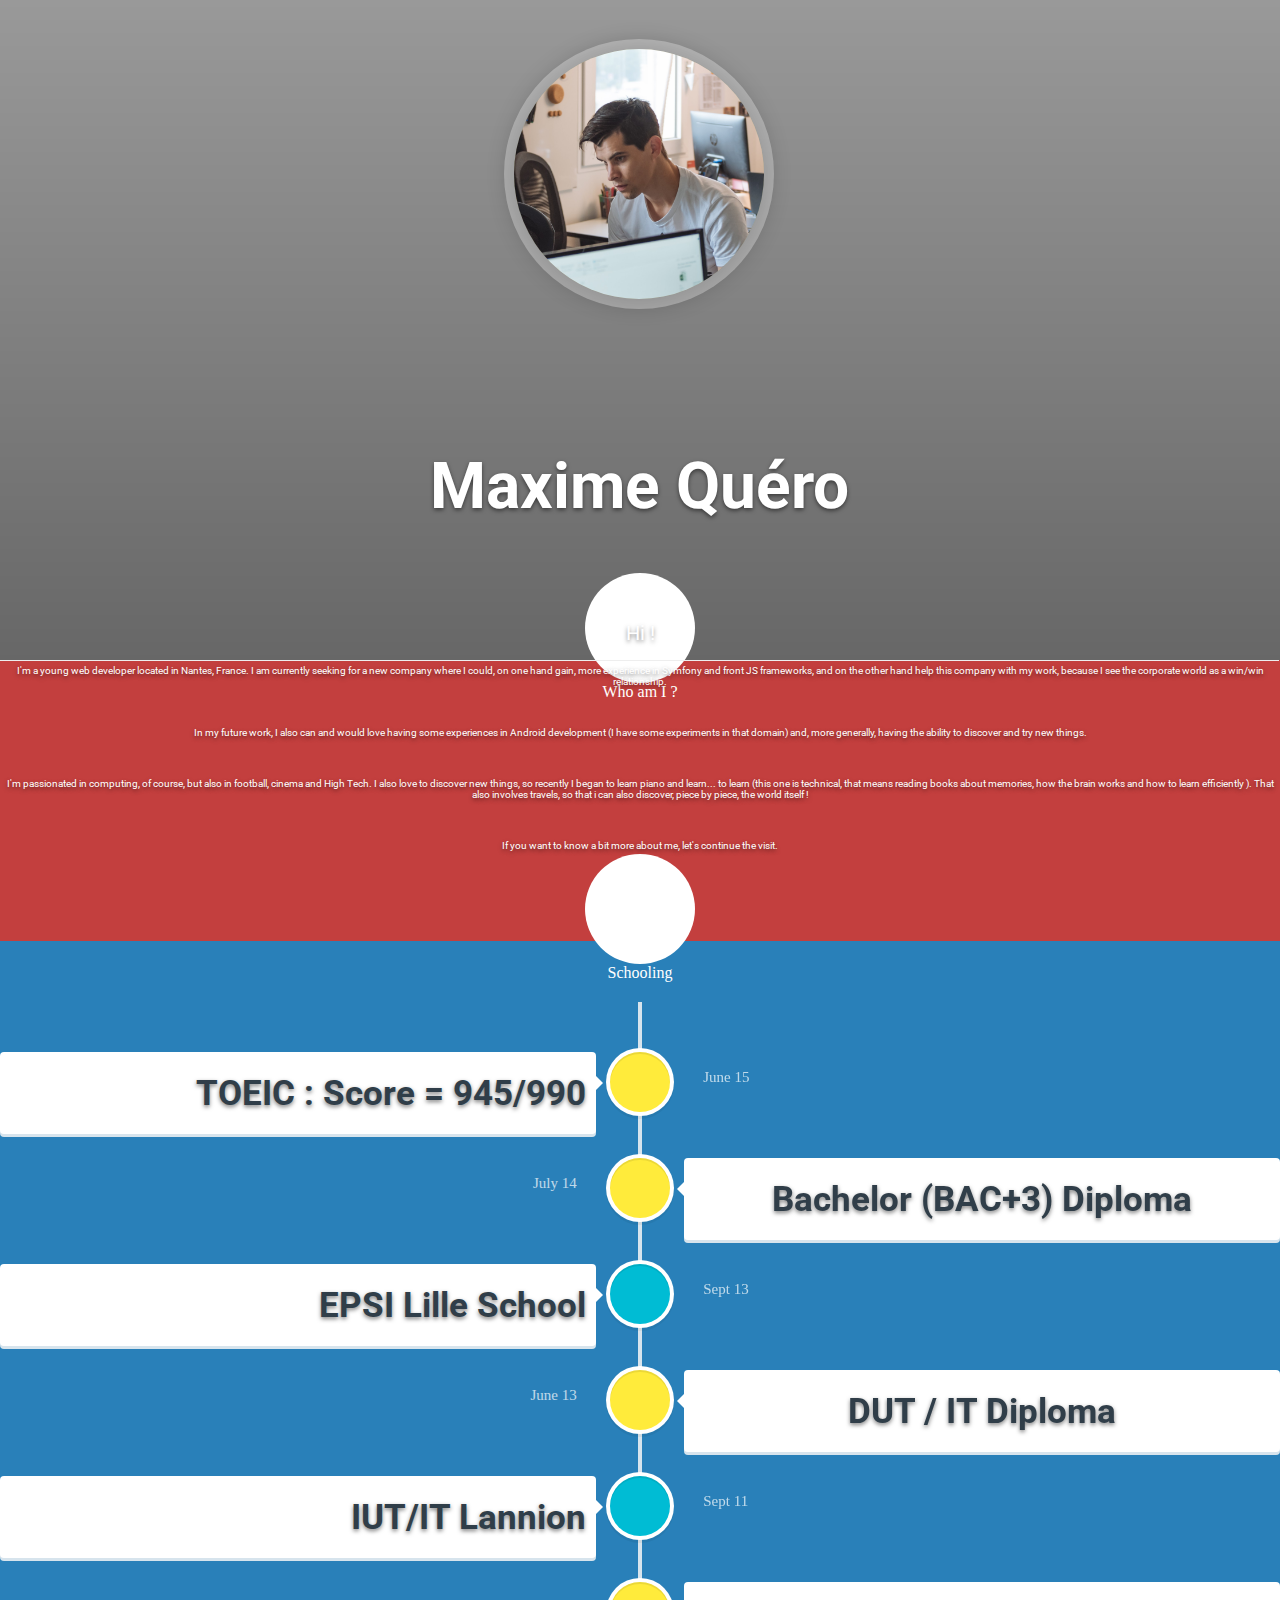
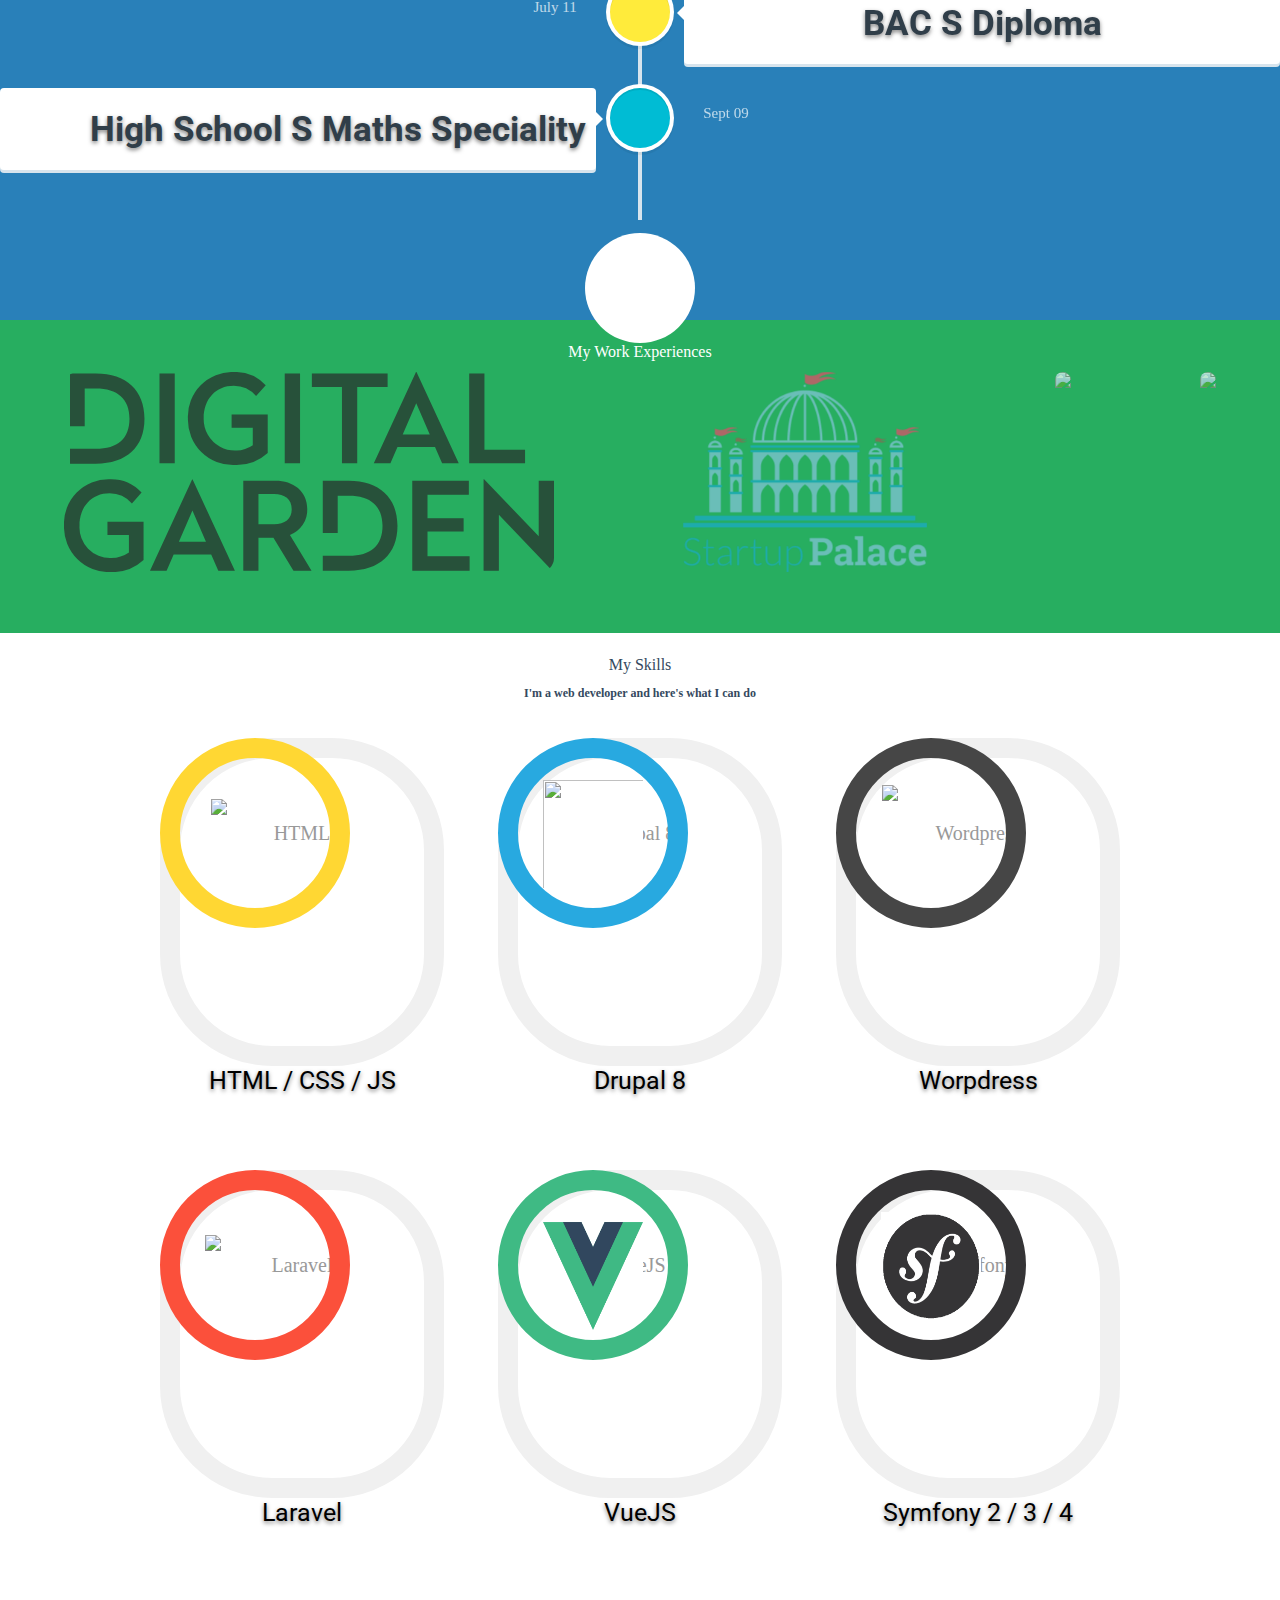
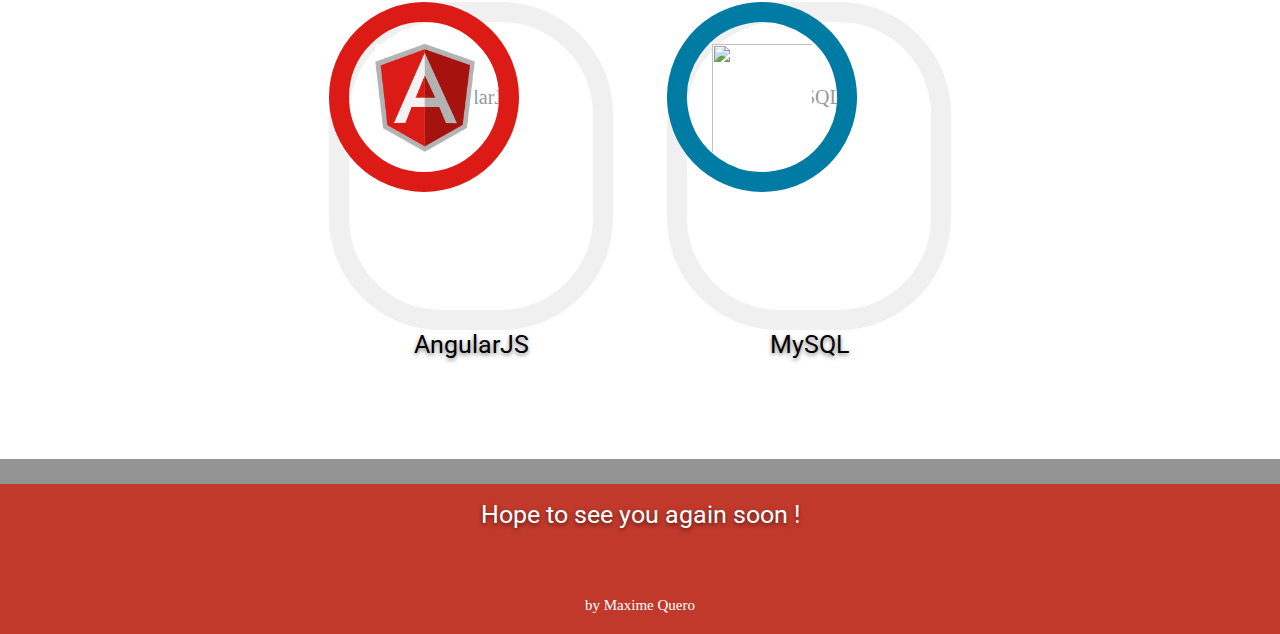
==== commit 58020617: "Updating Skills + colors" ====
--- a/index.html
+++ b/index.html
@@ -1,334 +1,337 @@
 <!DOCTYPE html>
 <html>
-    <head>
-        <meta http-equiv="Content-Type" content="text/html; charset=UTF-8" />
-        <title>CV Maxime QUERO</title>
-        <link href="public/css/bootstrap.min.css" rel="stylesheet">
-
-        <!-- Loading Bootstrap -->
-        <link href="public/dist/css/vendor/bootstrap.min.css" rel="stylesheet">
-
-        <!-- Loading Flat UI -->
-        <link href="public/dist/css/flat-ui.css" rel="stylesheet">
-        <link href="public/css/style.css" rel="stylesheet">
-
-        <link rel="shortcut icon" href="../public/img/favicon.ico">
-        <link href='https://fonts.googleapis.com/css?family=Roboto:100' rel='stylesheet' type='text/css'>
-
-        <!-- Font Awesome -->
-        <link rel="stylesheet" href="public/css/font-awesome.min.css">
-
-        <link rel="shortcut icon" href="../favicon.ico">
-        <link rel="stylesheet" type="text/css" href="../public/css/reset.css" />
-        <link rel="stylesheet" type="text/css" href="public/css/skills.css"/>
-        <link rel="stylesheet" type="text/css" href="public/css/timeline.css" />
-        <link rel="stylesheet" type="text/css" href="public/css/work_experiences.css" />
-        <link rel="stylesheet" type="text/css" href="public/css/homepage.css" />
-
-        <script src="public/js/timeline/modernizr.js"></script>
-        <script src="../public/js/work_experiences/snap.svg-min.js"></script>
-
-    </head>
-
-    <body>
-        <div id="wrap">
-
-            <header class="page-header">
-
-                <!-- <nav class="navbar navbar-inverse navbar-embossed col-md-12">
-                     <ul class="nav navbar-nav">
-
-                         <li class="active"> <a href="#">Accueil</a> </li>
-                         <li> <a href="#">Un petit peu sur moi</a> </li>
-                         <li> <a href="#">Mes diplômes</a> </li>
-                         <li> <a href="#">Pourquoi moi?</a> </li>
-                         <li> <a href="#">Mes Compétences</a> </li>
-                     </ul>
-                 </nav> -->
-                <img src="public/img/header/photo.png" alt="photo" class="photo" />
-                <h1>Maxime Quéro</h1>
-
-            </header>
-                <div class="mainbloc container-fluid">
-                    <div class="presentation bloc col-xs-12 col-md-12">
-
-
-                        <div class="title col-md-12 col-xs-12">
-                                <button class="icone btn btn-primary btn-lg col-md-12">
-                                    <span class="glyphicon glyphicon-user"></span>
-                                </button>
-                                <p class=" title col-md-12 col-xs-12"> Who am I ? </p>
-                        </div>
-                        <img class="android col-md-12 col-xs-12" src="public/img/androidify.png">
-
-                        <div class="content col-xs-12 col-md-12">
-                            <p class="intro-title col-md-5"> Bonjour !</p>
-                            <p class="intro col-md-12">I'm a young web developer located in Nantes, France.
-                                I am currently seeking for a new company where I could, on one hand gain more experience in Symfony and front JS frameworks, and on the other hand help this company with my work, because I see the corporate world as a win/win relationship.
-                            </p>
-                          <p class="intro col-md-12">
-                                In my future work, I can and would also love having some experiences in Android development (I have some experiments in that domain) and, more generally, having the ability to discover and try new things.
-                          </p>
-                          <p class="intro col-md-12">
-
-                          I'm passionated in computing, of course, but also in football, cinema and High Tech.
-                                I also love to discover new things, so recently I began to learn piano and learn... to learn (this one is technical, that means reading books about memories, how the brain works and how to learn efficiently ).
-                               That also involves travels, so that i can also discover, piece by piece, the world itself !
-                          </p>
-                          <p class="intro col-md-12">
-                            If you want to know a bit more about me, let's continue the visit.
-                          </p>
-                        </div>
-
-                    </div>
-
-                    <div class="cursus bloc col-xs-12 col-md-12">
-                        <div class="title col-md-12 col-xs-12">
-                            <button class="icone btn btn-lg col-md-12">
-                                <span class="glyphicon glyphicon-bookmark"></span>
-                            </button>
-                            <p class="title col-md-12 col-xs-12"> Formation </p>
-                        </div>
-                        <div id="cd-timeline" class="cd-container cursus  bloc col-md-12">
-                            <div class="cd-timeline-block">
-                                <div class="cd-timeline-img cd-education">
-                                    <span class="glyphicon glyphicon-education btn-lg col-md-12"></span>
-                                </div> <!-- cd-timeline-img -->
-
-                                <div class="cd-timeline-content impair-one">
-                                    <h2  class="impair-checkpoint">TOEIC : Score = 945/990 </h2>
-                                    <span class="cd-date">June 15</span>
-                                </div> <!-- cd-timeline-content -->
-                            </div> <!-- cd-timeline-block -->
-
-                            <div class="cd-timeline-block">
-                                <div class="cd-timeline-img cd-education">
-                                    <span class="glyphicon glyphicon-education btn-lg col-md-12"></span>
-                                </div> <!-- cd-timeline-img -->
-
-                                <div class="cd-timeline-content pair-one">
-                                    <h2> Bachelor (BAC+3) Diploma</h2>
-                                    <span class="cd-date">July 14</span>
-                                </div> <!-- cd-timeline-content -->
-                            </div> <!-- cd-timeline-block -->
-
-                            <div class="cd-timeline-block">
-                                <div class="cd-timeline-img cd-book">
-                                    <span class="glyphicon glyphicon-book btn-lg col-md-12"></span>
-                                </div> <!-- cd-timeline-img -->
-
-                                <div class="cd-timeline-content impair-one">
-                                    <h2  class="impair-checkpoint">EPSI Lille School</h2>
-                                    <span class="cd-date">Sept 13</span>
-                                </div> <!-- cd-timeline-content -->
-                            </div> <!-- cd-timeline-block -->
-
-                            <div class="cd-timeline-block">
-                                <div class="cd-timeline-img cd-education">
-                                    <span class="glyphicon glyphicon-education btn-lg col-md-12"></span>
-                                </div> <!-- cd-timeline-img -->
-
-                                <div class="cd-timeline-content pair-one">
-                                    <h2>DUT / IT Diploma</h2>
-                                    <span class="cd-date">June 13</span>
-                                </div> <!-- cd-timeline-content -->
-                            </div> <!-- cd-timeline-block -->
-
-                            <div class="cd-timeline-block">
-                                <div class="cd-timeline-img cd-book">
-                                    <span class="glyphicon glyphicon-book btn-lg col-md-12"></span>
-                                </div> <!-- cd-timeline-img -->
-
-                                <div class="cd-timeline-content impair-one">
-                                    <h2  class="impair-checkpoint">IUT/IT Lannion</h2>
-                                    <span class="cd-date">Sept 11</span>
-                                </div> <!-- cd-timeline-content -->
-                            </div> <!-- cd-timeline-block -->
-
-                            <div class="cd-timeline-block">
-                                <div class="cd-timeline-img cd-education">
-                                    <span class="glyphicon glyphicon-education btn-lg col-md-12"></span>
-                                </div> <!-- cd-timeline-img -->
-
-                                <div class="cd-timeline-content pair-one">
-                                    <h2>BAC S Diploma</h2>
-                                    <span class="cd-date">July 11</span>
-                                </div> <!-- cd-timeline-content -->
-                            </div> <!-- cd-timeline-block -->
-
-                            <div class="cd-timeline-block">
-                                <div class="cd-timeline-img cd-book">
-                                    <span class="glyphicon glyphicon-book btn-lg col-md-12"></span>
-                                </div> <!-- cd-timeline-img -->
-
-                                <div class="cd-timeline-content impair-one">
-                                    <h2 class="impair-checkpoint">High School S Maths Speciality</h2>
-                                    <span class="cd-date">Sept 09</span>
-                                </div> <!-- cd-timeline-content -->
-                            </div> <!-- cd-timeline-block -->
-                        </div> <!-- cd-timeline -->
-                    </div>
-
-                    <div class="work-experiences bloc col-xs-12 col-md-12">
-
-                        <div class="title col-md-12 col-xs-12">
-                            <button class="icone btn btn-primary btn-lg col-md-12">
-                                <span class="glyphicon glyphicon-briefcase"></span>
-                            </button>
-                            <p class="title col-md-12 col-xs-12"> My Work Experiences </p>
-
-
-                            <div class="grid row">
-                              <div class="grid-wrapper col-12 col-lg-10">
-                                <figure class="effect-layla impair col-12 col-md-5">
-                                    <img class="work-experience-img" src="public/img/work_experiences/digitalgarden.svg" />
-                                    <figcaption>
-                                        <h2>Digital Garden</h2>
-                                        <p>Dev Full Stack Symfony 3/4 + Wordpress + Drupal 8 : from project's bootstrap to putting online.</p>
-                                        <p>Maintenance.</p>
-                                    </figcaption>
-                                </figure>
-                                <figure class="effect-layla col-12 col-md-5">
-                                    <img class="work-experience-img"  src="public/img/work_experiences/startuppalace.png" />
-                                    <figcaption>
-                                        <h2>Startup Palace</h2>
-                                        <p>Dev. Back-end for Benevolt + Maintenance for Humaid.</p>
-                                    </figcaption>
-                                </figure>
-                              <figure class="effect-layla impair col-12 col-md-5">
-                                <img class="work-experience-img"  src="public/img/work_experiences/cgi.png" />
-                                <figcaption>
-                                  <h2>CGI</h2>
-                                  <p>Developer / Analyst Magento & Symfony 2.</p>
-                                </figcaption>
-                              </figure>
-
-                              <figure class="effect-layla col-12 col-md-5">
-                                <img class="work-experience-img"  src="public/img/work_experiences/dps&co.png" />
-                                <figcaption>
-                                  <h2>DPS&Co</h2>
-                                  <p>First experience as a project manager / Creation of the project documentation.</p>
-                                </figcaption>
-                              </figure>
-                            </div>
-                            </div>
-                            <!-- Ajouter la page d'acceuil Hangout like -->
-                        </div>
-
-                    </div>
-                    <div class="skills bloc col-xs-12 col-md-12">
-                        <div class="title col-md-12 col-xs-12">
-                            <button class="icone btn btn-danger btn-lg col-md-12">
-                                <span class="glyphicon glyphicon-wrench"></span>
-                            </button>
-                            <p class="title col-md-12 col-xs-12"> My Skills </p>
-                        </div>
-                        <div class="content col-xs-12 col-md-12">
-
-                            <section class="container .con">
-
-                                <h3>I'm a web developer and here's what I can do</h3>
-
-                                <!-- HTML Chart -->
-                                <figure class="chart impair" data-percent="100">
-                                    <figcaption>HTML</figcaption>
-                                    <img class="html" src="public/img/charts/html.png">
-                                    <svg width="200" height="200">
-                                        <circle class="outer" cx="95" cy="95" r="85" transform="rotate(-90, 95, 95)"/>
-                                    </svg>
-                                    <p>HTML 5</p>
-                                </figure>
-
-                                <!-- CSS Chart -->
-                                <figure class="chart" data-percent="100">
-                                    <figcaption>CSS</figcaption>
-                                    <img class="css" src="public/img/charts/css.png">
-                                    <svg width="200" height="200">
-                                        <circle class="outer" cx="95" cy="95" r="85" transform="rotate(-90, 95, 95)"/>
-                                    </svg>
-                                    <p>CSS 3</p>
-                                </figure>
-
-                                <!-- Javascript Chart -->
-                                <figure class="chart impair" data-percent="00">
-                                    <figcaption>Js</figcaption>
-                                    <img class="js" src="public/img/charts/js.png">
-                                    <svg width="200" height="200">
-                                        <circle class="outer" cx="95" cy="95" r="85" transform="rotate(-90, 95, 95)"/>
-                                    </svg>
-                                    <p>JS / JQuery / AJAX</p>
-                                </figure>
-
-                                <!-- PHP Chart -->
-                                <figure class="chart" data-percent="100">
-                                    <figcaption>PHP</figcaption>
-                                    <img class="php" src="public/img/charts/php.png">
-                                    <svg width="200" height="200">
-                                        <circle class="outer" cx="95" cy="95" r="85" transform="rotate(-90, 95, 95)"/>
-                                    </svg>
-                                    <p>PHP 5 Objet</p>
-                                </figure>
-
-
-                                <!-- Symfony Chart -->
-                                <figure class="chart impair" data-percent="100">
-                                    <figcaption>Symfony</figcaption>
-                                    <img class="symfony" src="public/img/charts/symfony.png">
-                                    <svg width="200" height="200">
-                                        <circle class="outer" cx="95" cy="95" r="85" transform="rotate(-90, 95, 95)"/>
-                                    </svg>
-                                    <p>Symfony 2</p>
-                                </figure>
-
-                                <!-- Angularjs Chart -->
-                                <figure class="chart" data-percent="100">
-                                    <figcaption>AngularJS</figcaption>
-                                    <img class="angular" src="public/img/charts/angular.png">
-                                    <svg width="200" height="200">
-                                        <circle class="outer" cx="95" cy="95" r="85" transform="rotate(-90, 95, 95)"/>
-                                    </svg>
-                                    <p>AngularJS</p>
-                                </figure>
-
-                                <!-- MySQL Chart -->
-                                <figure class="chart impair" data-percent="100">
-                                    <figcaption>MySQL</figcaption>
-                                    <img class="mysql" src="public/img/charts/mysql.png">
-                                    <svg width="200" height="200">
-                                        <circle class="outer" cx="95" cy="95" r="85" transform="rotate(-90, 95, 95)"/>
-                                    </svg>
-                                    <p>MySQL</p>
-                                </figure>
-
-
-                                <!-- Magento Chart -->
-                                <figure class="chart" data-percent="75">
-                                    <figcaption>Magento</figcaption>
-                                    <img class="magento" src="public/img/charts/magento.png">
-                                    <svg width="200" height="200">
-                                        <circle class="outer" cx="95" cy="95" r="85" transform="rotate(-90, 95, 95)"/>
-                                    </svg>
-                                    <p>Magento / Zend</p>
-                                </figure>
-
-                            </section>
-
-                        </div>
-                    </div>
+<head>
+    <meta http-equiv="Content-Type" content="text/html; charset=UTF-8"/>
+    <title>CV Maxime QUERO</title>
+    <link href="public/css/bootstrap.min.css" rel="stylesheet">
+
+    <!-- Loading Bootstrap -->
+    <link href="public/dist/css/vendor/bootstrap.min.css" rel="stylesheet">
+
+    <!-- Loading Flat UI -->
+    <link href="public/dist/css/flat-ui.css" rel="stylesheet">
+    <link href="public/css/style.css" rel="stylesheet">
+
+    <link rel="shortcut icon" href="../public/img/favicon.ico">
+    <link href='https://fonts.googleapis.com/css?family=Roboto:100' rel='stylesheet' type='text/css'>
+
+    <!-- Font Awesome -->
+    <link rel="stylesheet" href="public/css/font-awesome.min.css">
+
+    <link rel="shortcut icon" href="../favicon.ico">
+    <link rel="stylesheet" type="text/css" href="../public/css/reset.css"/>
+    <link rel="stylesheet" type="text/css" href="public/css/skills.css"/>
+    <link rel="stylesheet" type="text/css" href="public/css/timeline.css"/>
+    <link rel="stylesheet" type="text/css" href="public/css/work_experiences.css"/>
+    <link rel="stylesheet" type="text/css" href="public/css/homepage.css"/>
+
+    <script src="public/js/timeline/modernizr.js"></script>
+    <script src="../public/js/work_experiences/snap.svg-min.js"></script>
+
+</head>
+
+<body>
+<div id="wrap">
+
+    <header class="page-header">
+
+        <!-- <nav class="navbar navbar-inverse navbar-embossed col-md-12">
+             <ul class="nav navbar-nav">
+
+                 <li class="active"> <a href="#">Accueil</a> </li>
+                 <li> <a href="#">Un petit peu sur moi</a> </li>
+                 <li> <a href="#">Mes diplômes</a> </li>
+                 <li> <a href="#">Pourquoi moi?</a> </li>
+                 <li> <a href="#">Mes Compétences</a> </li>
+             </ul>
+         </nav> -->
+        <img src="public/img/header/photo.png" alt="photo" class="photo"/>
+        <h1>Maxime Quéro</h1>
+
+    </header>
+    <div class="mainbloc container-fluid">
+        <div class="presentation bloc col-xs-12 col-md-12">
+            <div class="icone">
+                <span class="glyphicon glyphicon-user"></span>
+            </div>
+            <div class="title col-md-12 col-xs-12"> Who am I ?</div>
+
+            <div class="content col-xs-12 col-md-12">
+                <p class="intro-title col-md-5">Hi !</p>
+                <p class="intro col-md-12">I'm a young web developer located in Nantes, France.
+                    I am currently seeking for a new company where I could, on one hand gain, more experience in Symfony
+                    and front
+                    JS frameworks, and on the other hand help this company with my work, because I see the corporate
+                    world as a
+                    win/win relationship.
+                </p>
+                <p class="intro col-md-12">
+                    In my future work, I also can and would love having some experiences in Android development (I have
+                    some
+                    experiments in that domain) and, more generally, having the ability to discover and try new things.
+                </p>
+                <p class="intro col-md-12">
+
+                    I'm passionated in computing, of course, but also in football, cinema and High Tech.
+                    I also love to discover new things, so recently I began to learn piano and learn... to learn (this
+                    one is
+                    technical, that means reading books about memories, how the brain works and how to learn efficiently
+                    ).
+                    That also involves travels, so that i can also discover, piece by piece, the world itself !
+                </p>
+                <p class="intro col-md-12">
+                    If you want to know a bit more about me, let's continue the visit.
+                </p>
+            </div>
+
+        </div>
+
+        <div class="cursus bloc col-xs-12 col-md-12">
+            <div class="title col-md-12 col-xs-12">
+                <div class="icone">
+                    <span class="glyphicon glyphicon-bookmark"></span>
                 </div>
-            </div>
+                <div class="title col-md-12 col-xs-12"> Schooling </div>
+            </div>
+            <div id="cd-timeline" class="cd-container cursus  bloc col-md-12">
+                <div class="cd-timeline-block">
+                    <div class="cd-timeline-img cd-education">
+                        <span class="glyphicon glyphicon-education col-md-12"></span>
+                    </div> <!-- cd-timeline-img -->
+
+                    <div class="cd-timeline-content impair-one">
+                        <h2 class="impair-checkpoint">TOEIC : Score = 945/990 </h2>
+                        <span class="cd-date">June 15</span>
+                    </div> <!-- cd-timeline-content -->
+                </div> <!-- cd-timeline-block -->
+
+                <div class="cd-timeline-block">
+                    <div class="cd-timeline-img cd-education">
+                        <span class="glyphicon glyphicon-education col-md-12"></span>
+                    </div> <!-- cd-timeline-img -->
+
+                    <div class="cd-timeline-content pair-one">
+                        <h2> Bachelor (BAC+3) Diploma</h2>
+                        <span class="cd-date">July 14</span>
+                    </div> <!-- cd-timeline-content -->
+                </div> <!-- cd-timeline-block -->
+
+                <div class="cd-timeline-block">
+                    <div class="cd-timeline-img cd-book">
+                        <span class="glyphicon glyphicon-book col-md-12"></span>
+                    </div> <!-- cd-timeline-img -->
+
+                    <div class="cd-timeline-content impair-one">
+                        <h2 class="impair-checkpoint">EPSI Lille School</h2>
+                        <span class="cd-date">Sept 13</span>
+                    </div> <!-- cd-timeline-content -->
+                </div> <!-- cd-timeline-block -->
+
+                <div class="cd-timeline-block">
+                    <div class="cd-timeline-img cd-education">
+                        <span class="glyphicon glyphicon-education  col-md-12"></span>
+                    </div> <!-- cd-timeline-img -->
+
+                    <div class="cd-timeline-content pair-one">
+                        <h2>DUT / IT Diploma</h2>
+                        <span class="cd-date">June 13</span>
+                    </div> <!-- cd-timeline-content -->
+                </div> <!-- cd-timeline-block -->
+
+                <div class="cd-timeline-block">
+                    <div class="cd-timeline-img cd-book">
+                        <span class="glyphicon glyphicon-book col-md-12"></span>
+                    </div> <!-- cd-timeline-img -->
+
+                    <div class="cd-timeline-content impair-one">
+                        <h2 class="impair-checkpoint">IUT/IT Lannion</h2>
+                        <span class="cd-date">Sept 11</span>
+                    </div> <!-- cd-timeline-content -->
+                </div> <!-- cd-timeline-block -->
+
+                <div class="cd-timeline-block">
+                    <div class="cd-timeline-img cd-education">
+                        <span class="glyphicon glyphicon-education col-md-12"></span>
+                    </div> <!-- cd-timeline-img -->
+
+                    <div class="cd-timeline-content pair-one">
+                        <h2>BAC S Diploma</h2>
+                        <span class="cd-date">July 11</span>
+                    </div> <!-- cd-timeline-content -->
+                </div> <!-- cd-timeline-block -->
+
+                <div class="cd-timeline-block">
+                    <div class="cd-timeline-img cd-book">
+                        <span class="glyphicon glyphicon-book col-md-12"></span>
+                    </div> <!-- cd-timeline-img -->
+
+                    <div class="cd-timeline-content impair-one">
+                        <h2 class="impair-checkpoint">High School S Maths Speciality</h2>
+                        <span class="cd-date">Sept 09</span>
+                    </div> <!-- cd-timeline-content -->
+                </div> <!-- cd-timeline-block -->
+            </div> <!-- cd-timeline -->
         </div>
 
-        <footer id="footer">
-            <p id="kenavo">Kenavo !</p>
-            <span>by Maxime Quero</span>
-        </footer>
-        <script src="http://ajax.googleapis.com/ajax/libs/jquery/1.9.0/jquery.min.js"></script>
-        <script src="public/js/timeline/main.js"></script>
-
-    </body>
+        <div class="work-experiences bloc col-xs-12 col-md-12">
+            <div class="icone">
+                <span class="glyphicon glyphicon-briefcase"></span>
+            </div>
+            <div class="title col-md-12 col-xs-12">My Work Experiences
+            </div>
+            <div class="grid row">
+                <div class="grid-wrapper col-12 col-lg-10">
+                    <figure class="effect-layla impair col-12 col-md-5">
+                        <img class="work-experience-img" src="public/img/work_experiences/digitalgarden.svg"/>
+                        <figcaption>
+                            <h2>Digital Garden</h2>
+                            <p>Dev Full Stack Symfony 3/4 + Wordpress + Drupal 8 : from project's bootstrap to putting
+                                online.</p>
+                            <p>Maintenance.</p>
+                        </figcaption>
+                    </figure>
+                    <figure class="effect-layla col-12 col-md-5">
+                        <img class="work-experience-img" src="public/img/work_experiences/startuppalace.png"/>
+                        <figcaption>
+                            <h2>Startup Palace</h2>
+                            <p>Dev. Back-end for Benevolt + Maintenance for Humaid.</p>
+                        </figcaption>
+                    </figure>
+                    <figure class="effect-layla impair col-12 col-md-5">
+                        <img class="work-experience-img cgi" src="public/img/work_experiences/cgi.png"/>
+                        <figcaption>
+                            <h2>CGI</h2>
+                            <p>Developer / Analyst Magento & Symfony 2 in sandwich course for the BAC+5's validation</p>
+                        </figcaption>
+                    </figure>
+
+                    <figure class="effect-layla col-12 col-md-5">
+                        <img class="work-experience-img cerise" src="public/img/work_experiences/groupe_cerise.png"/>
+                        <figcaption>
+                            <h2>Groupe Cerise</h2>
+                            <p>Internship for the Bachelor's validation</p>
+                        </figcaption>
+                    </figure>
+                </div>
+                <!-- Ajouter la page d'acceuil Hangout like -->
+            </div>
+
+        </div>
+        <div class="skills bloc col-xs-12 col-md-12">
+            <div class="icone">
+                <span class="glyphicon glyphicon-wrench"></span>
+            </div>
+            <div class="title col-md-12 col-xs-12">My Skills
+            </div>
+            <div class="content col-xs-12 col-md-12">
+
+                <section class="container .con">
+
+                    <h3>I'm a web developer and here's what I can do</h3>
+
+                    <!-- HTML Chart -->
+                    <figure class="chart impair" data-percent="100">
+                        <figcaption>HTML</figcaption>
+                        <img class="html" src="public/img/charts/html_css_js.png">
+                        <svg width="200" height="200">
+                            <circle class="outer" cx="95" cy="95" r="85" transform="rotate(-90, 95, 95)"/>
+                        </svg>
+                        <p>HTML / CSS / JS</p>
+                    </figure>
+
+
+                    <!-- Magento Chart -->
+                    <figure class="chart" data-percent="75">
+                        <figcaption>Drupal 8</figcaption>
+                        <img class="drupal" src="public/img/charts/drupal8.png">
+                        <svg width="200" height="200">
+                            <circle class="outer" cx="95" cy="95" r="85" transform="rotate(-90, 95, 95)"/>
+                        </svg>
+                        <p>Drupal 8</p>
+                    </figure>
+
+
+
+                    <!-- Wordpress Chart -->
+                    <figure class="chart impair" data-percent="00">
+                        <figcaption>Wordpress</figcaption>
+                        <img class="wordpress" src="public/img/charts/wordpress.png">
+                        <svg width="200" height="200">
+                            <circle class="outer" cx="95" cy="95" r="85" transform="rotate(-90, 95, 95)"/>
+                        </svg>
+                        <p>Worpdress</p>
+                    </figure>
+
+                    <!-- Laravel Chart -->
+                    <figure class="chart" data-percent="100">
+                        <figcaption>Laravel</figcaption>
+                        <img class="laravel" src="public/img/charts/laravel.png">
+                        <svg width="200" height="200">
+                            <circle class="outer" cx="95" cy="95" r="85" transform="rotate(-90, 95, 95)"/>
+                        </svg>
+                        <p>Laravel</p>
+                    </figure>
+
+                    <!-- PHP Chart -->
+                    <figure class="chart" data-percent="100">
+                        <figcaption>VueJS</figcaption>
+                        <img class="vuejs" src="public/img/charts/vuejs.png">
+                        <svg width="200" height="200">
+                            <circle class="outer" cx="95" cy="95" r="85" transform="rotate(-90, 95, 95)"/>
+                        </svg>
+                        <p>VueJS</p>
+                    </figure>
+
+
+                    <!-- Symfony Chart -->
+                    <figure class="chart impair" data-percent="100">
+                        <figcaption>Symfony</figcaption>
+                        <img class="symfony" src="public/img/charts/symfony.png">
+                        <svg width="200" height="200">
+                            <circle class="outer" cx="95" cy="95" r="85" transform="rotate(-90, 95, 95)"/>
+                        </svg>
+                        <p>Symfony 2 / 3 / 4</p>
+                    </figure>
+
+
+                    <!-- Angularjs Chart -->
+                    <figure class="chart" data-percent="100">
+                        <figcaption>AngularJS</figcaption>
+                        <img class="angular" src="public/img/charts/angular.png">
+                        <svg width="200" height="200">
+                            <circle class="outer" cx="95" cy="95" r="85" transform="rotate(-90, 95, 95)"/>
+                        </svg>
+                        <p>AngularJS</p>
+                    </figure>
+
+                    <!-- MySQL Chart -->
+                    <figure class="chart impair" data-percent="100">
+                        <figcaption>MySQL</figcaption>
+                        <img class="mysql" src="public/img/charts/mysql.png">
+                        <svg width="200" height="200">
+                            <circle class="outer" cx="95" cy="95" r="85" transform="rotate(-100, 95, 95)"/>
+                        </svg>
+                        <p>MySQL</p>
+                    </figure>
+
+
+                </section>
+
+            </div>
+        </div>
+    </div>
+</div>
+</div>
+
+<footer id="footer">
+    <p id="bye"> Hope to see you again soon !</p>
+    <span>by Maxime Quero</span>
+</footer>
+<script src="http://ajax.googleapis.com/ajax/libs/jquery/1.9.0/jquery.min.js"></script>
+<script src="public/js/timeline/main.js"></script>
+
+</body>
 </html>
-
 
 
 <!--"If you are looking for ransom, I can tell you I don't have money. But what I do have are a very particular set of skills,
--- a/public/css/skills.css
+++ b/public/css/skills.css
@@ -2,13 +2,10 @@
 
 .skills{
     color : #34495e;
-    background-color : #fff;
+    background-color : white;
 }
 .skills p{
     color : black;
-}
-.skills .icone{
-    background-color : #3498db;
 }
 
 .chart {
@@ -42,102 +39,105 @@
     font-size : 25px;
     margin-top : 10px;
 }
-.chart .magento, .chart .php, .chart .symfony, .chart .mysql, .chart .html, .chart .css, .chart .js, .chart .angular{
+.chart .drupal, .chart .vuejs, .chart .symfony, .chart .mysql, .chart .html, .chart .laravel, .chart .wordpress, .chart .angular{
     position: absolute;
-    max-width: 108px;
     max-height: 108px;
-    top: 40px;
-    left: 40px;
+    top: 42px;
+    left: 45px;
     background: white;
 }
 
-.chart .css{
-    top: 45px;
+.chart .laravel{
+    top: 65px;
 }
 
 .chart .html{
-    top : 45px;
-    left: 42px;
+    top: 61px;
+    left: 51px;
 }
 
-.chart .js{
+.chart .wordpress{
     top: 47px;
-    left : 51px;
+    left : 46px;
 }
 
 .chart .angular{
-    left : 42px;
+    left : 46px;
 
+}
+
+.chart .vuejs{
+    top: 52px;
 }
 /* END Container styles */
 
 /* Colors for the circles and positions for the graphics */
 .html {
     top: 55px;
-    left: 45px;
+    left: 47px;
 }
 
 .html + svg .outer {
-    stroke: #e34f26;
+    stroke: #ffd733;
 }
 
-.css {
+.laravel {
     top: 55px;
     left: 48px;
 }
 
-.css + svg .outer {
-    stroke: #0d84ce;
+.laravel + svg .outer {
+    stroke: #fb503b;
 }
 
-.js {
+.wordpress {
     max-height: 90px;
-    top: 45px;
-    left: 45px;
+  top: 43px;
+  left: 41px;
 }
 
-.js + svg .outer {
-    stroke: #ffd733;
+.wordpress + svg .outer {
+    stroke: #464646;
 }
 
 .angular {
     width: 200px;
     height: 200px;
-    top: 45px;
-    left: 45px;
+  top: 43px;
+  left: 41px;
 }
 
 .angular + svg .outer {
     stroke: #dd1b16;
 }
 
-.php {
+.vuejs {
     width: 250px;
     height: 250px;
-    top: 45px;
-    left: 45px;
+    top: 43px;
+    left: 41px;
 }
 
-.php + svg .outer {
-    stroke: #6082ba;
+.vuejs + svg .outer {
+    stroke: #3fba84;
 }
 
-.magento {
+.drupal {
     width: 200px;
     height: 200px;
-    top: 45px;
-    left: 45px;
+  top: 43px;
+  left: 41px;
 }
 
-.magento + svg .outer {
-    stroke: #f15c22;
+.drupal + svg .outer {
+    stroke: #28a9e0;
 }
 
 .symfony {
     width: 200px;
     height: 200px;
-    top: 45px;
-    left: 45px;
+  top: 43px;
+  left: 41px;
 }
 
 .symfony + svg .outer {
@@ -146,8 +146,8 @@
 .mysql {
     width: 200px;
     height: 200px;
-    top: 45px;
-    left: 45px;
+    top: 43px;
+    left: 41px;
 }
 
 .mysql + svg .outer {
@@ -168,7 +168,6 @@
     fill: transparent;
     stroke: #333;
     stroke-width: 20;
-    stroke-dasharray: 534;
     transition: stroke-dashoffset 1s;
     -webkit-animation-play-state: running;
 
@@ -177,7 +176,6 @@
 }
 
 .chart:hover .outer {
-    stroke-dashoffset: 534 !important;
     -webkit-animation-play-state: paused;
 }
 /* END Circle colors and graphic positions */
